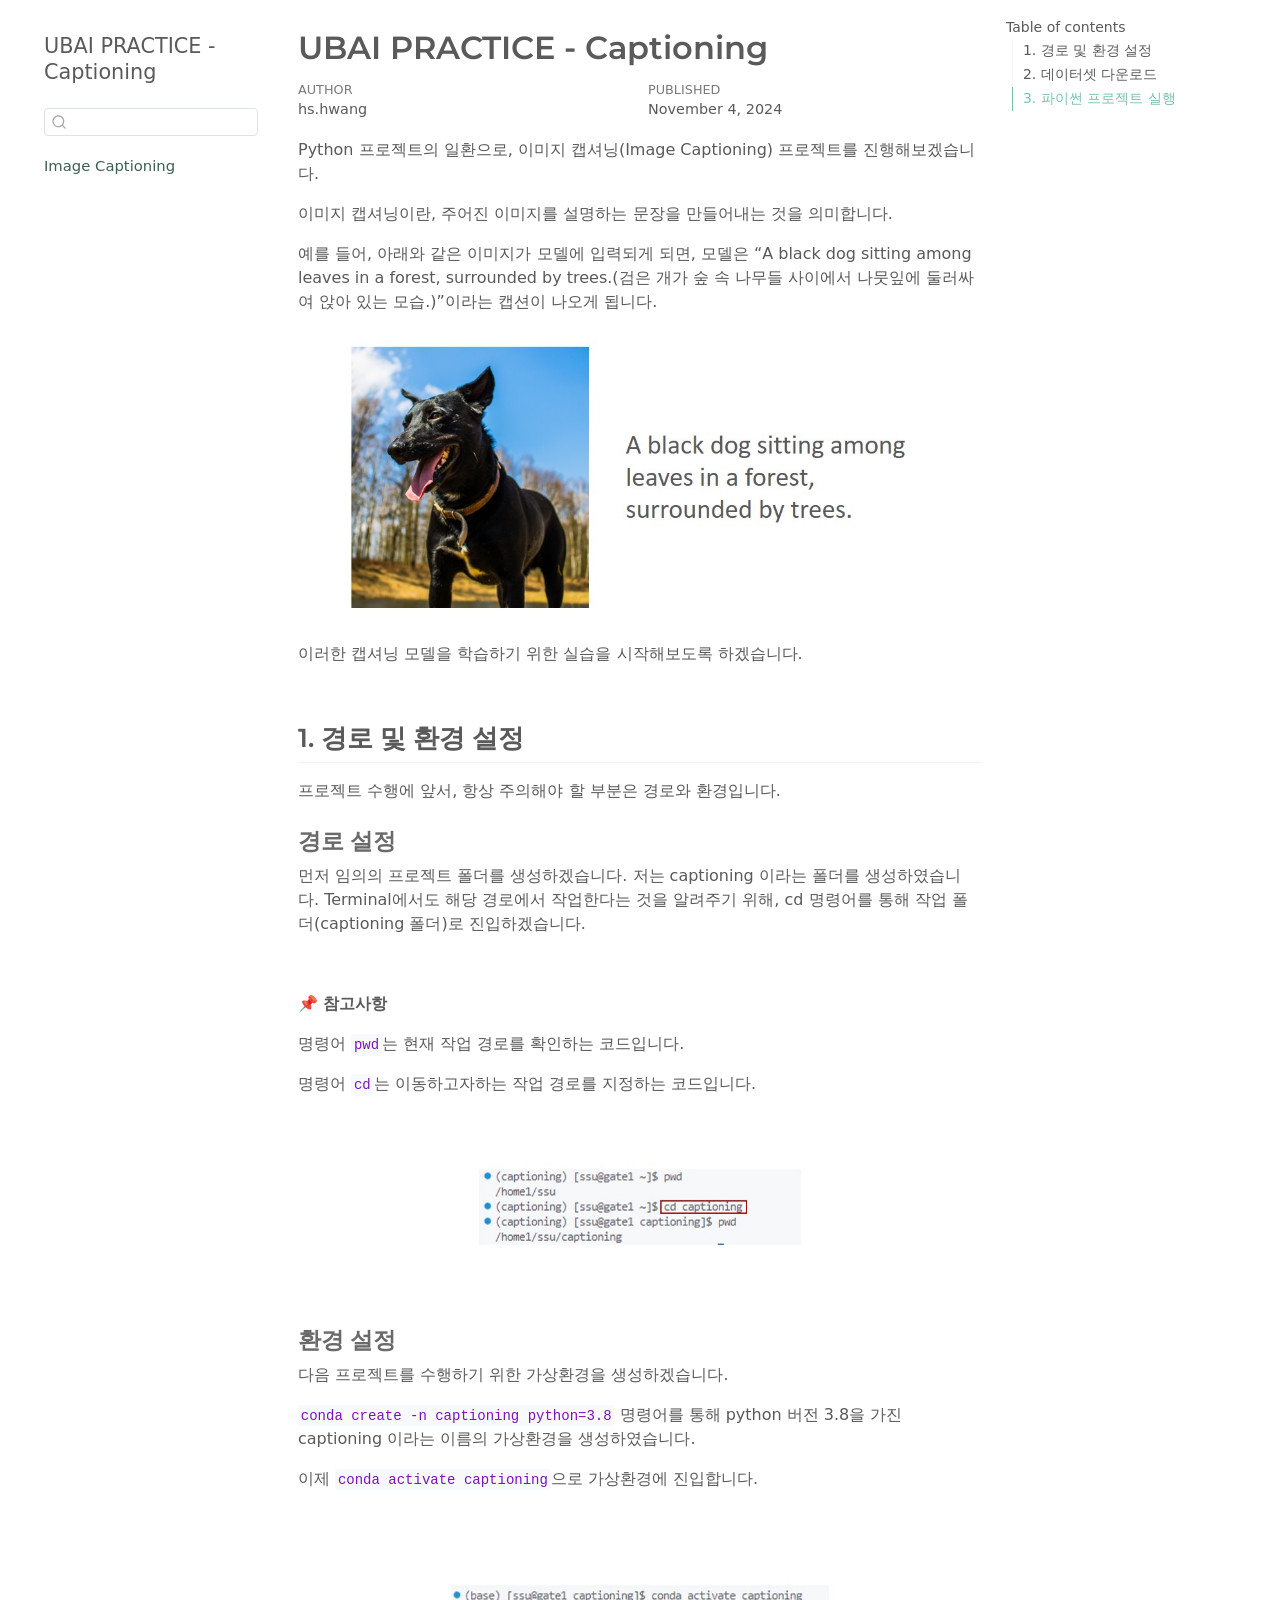
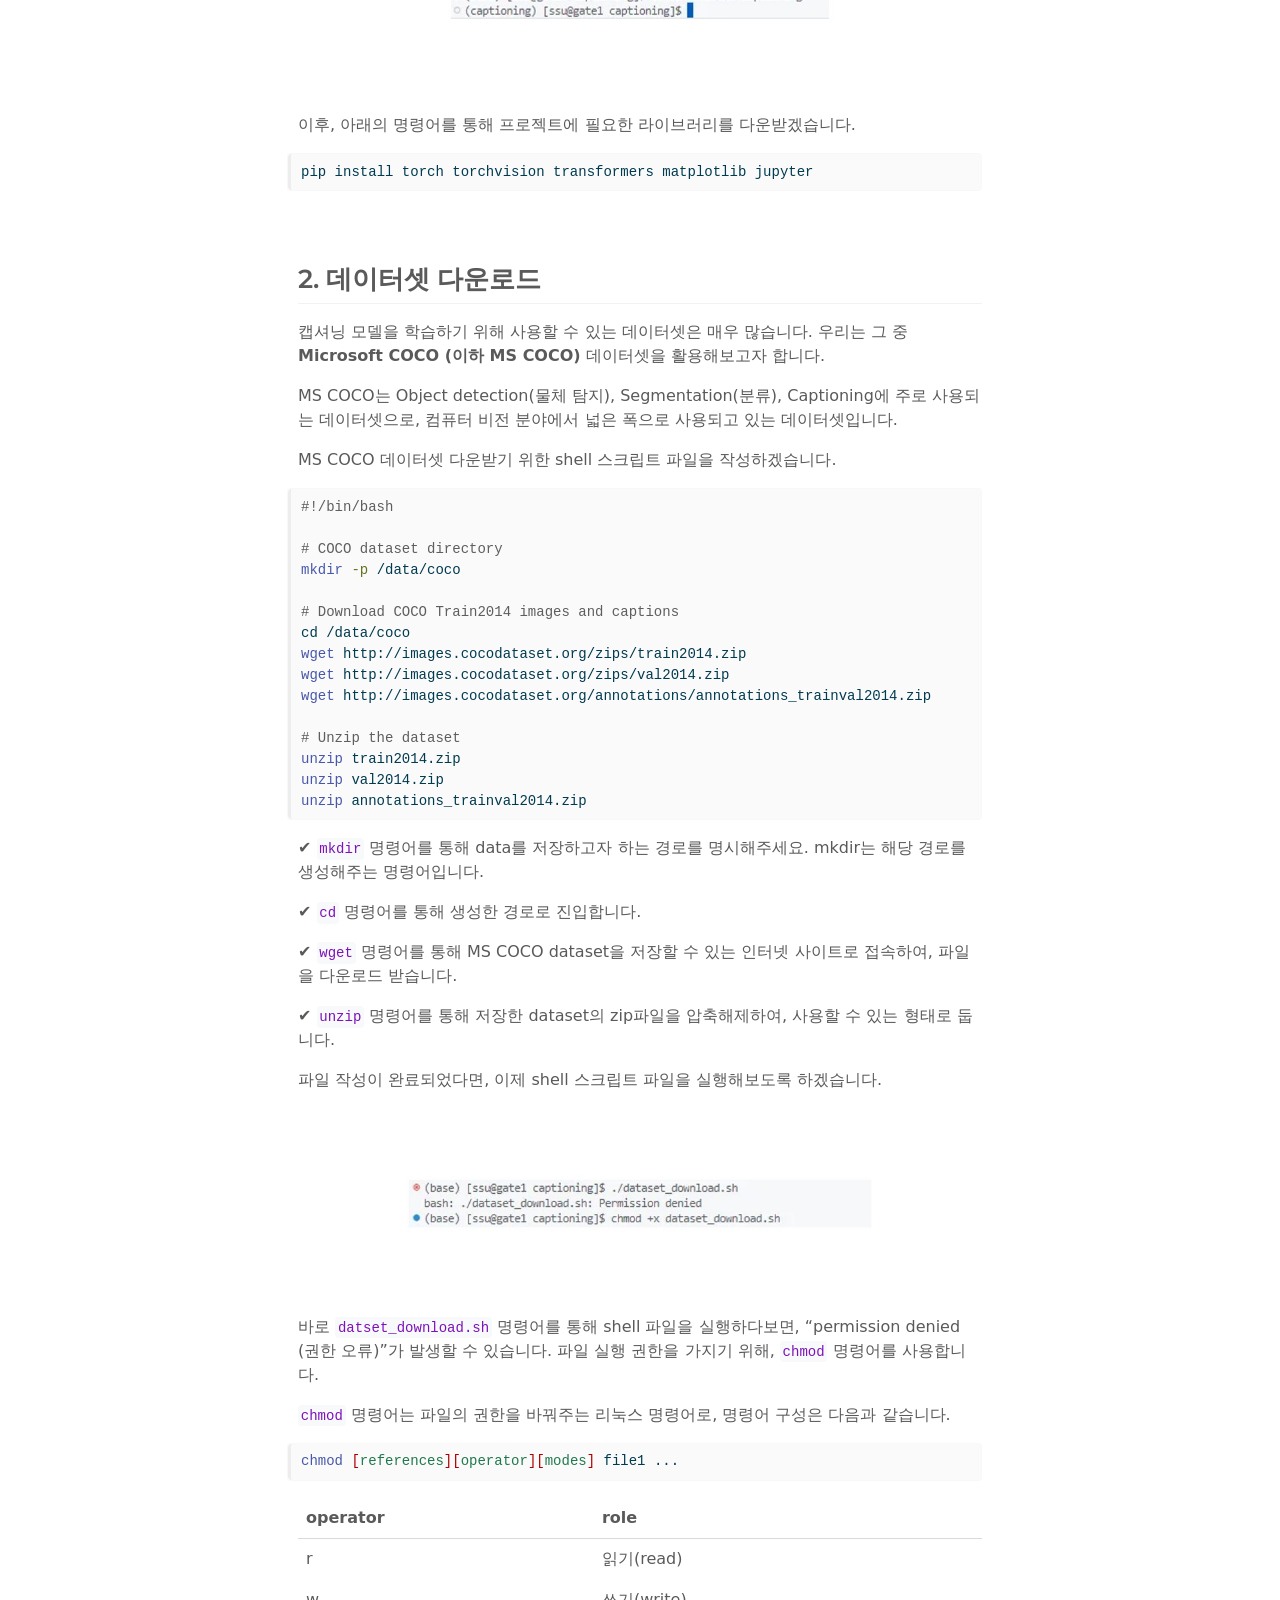
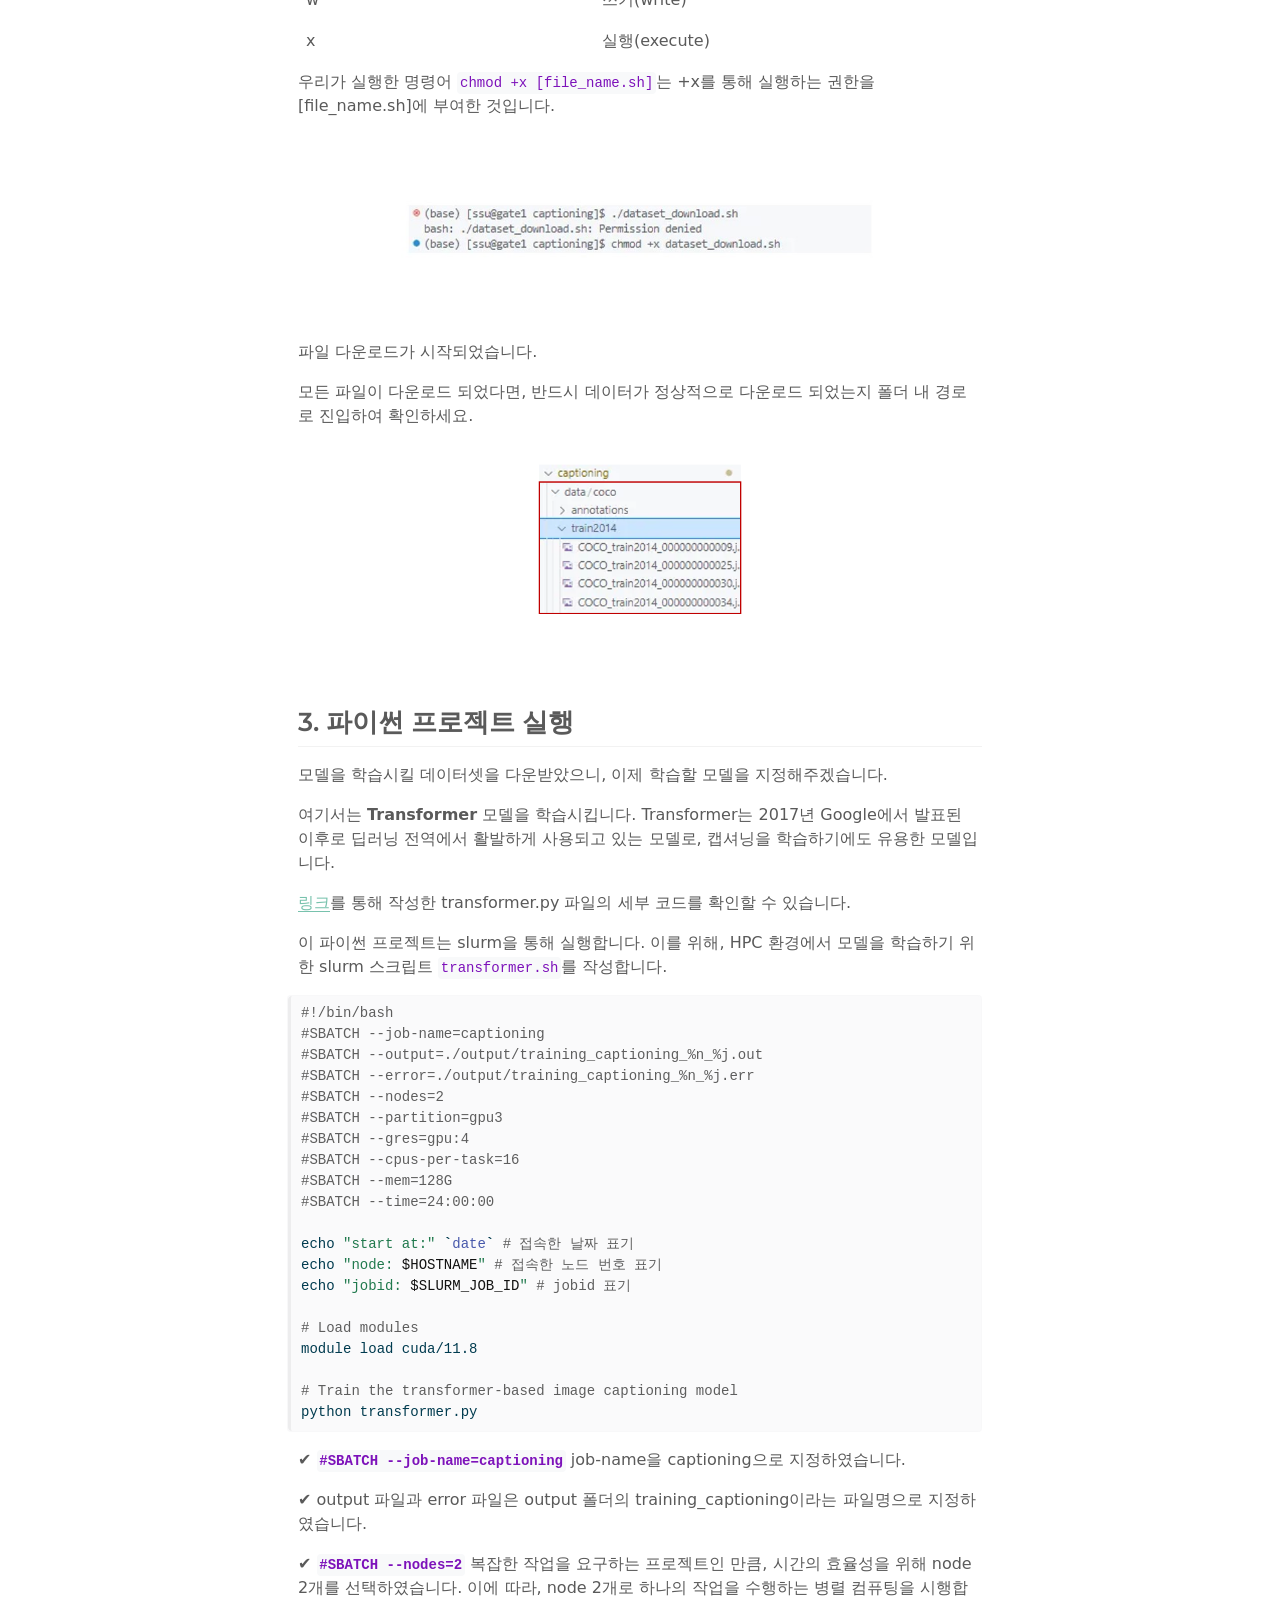
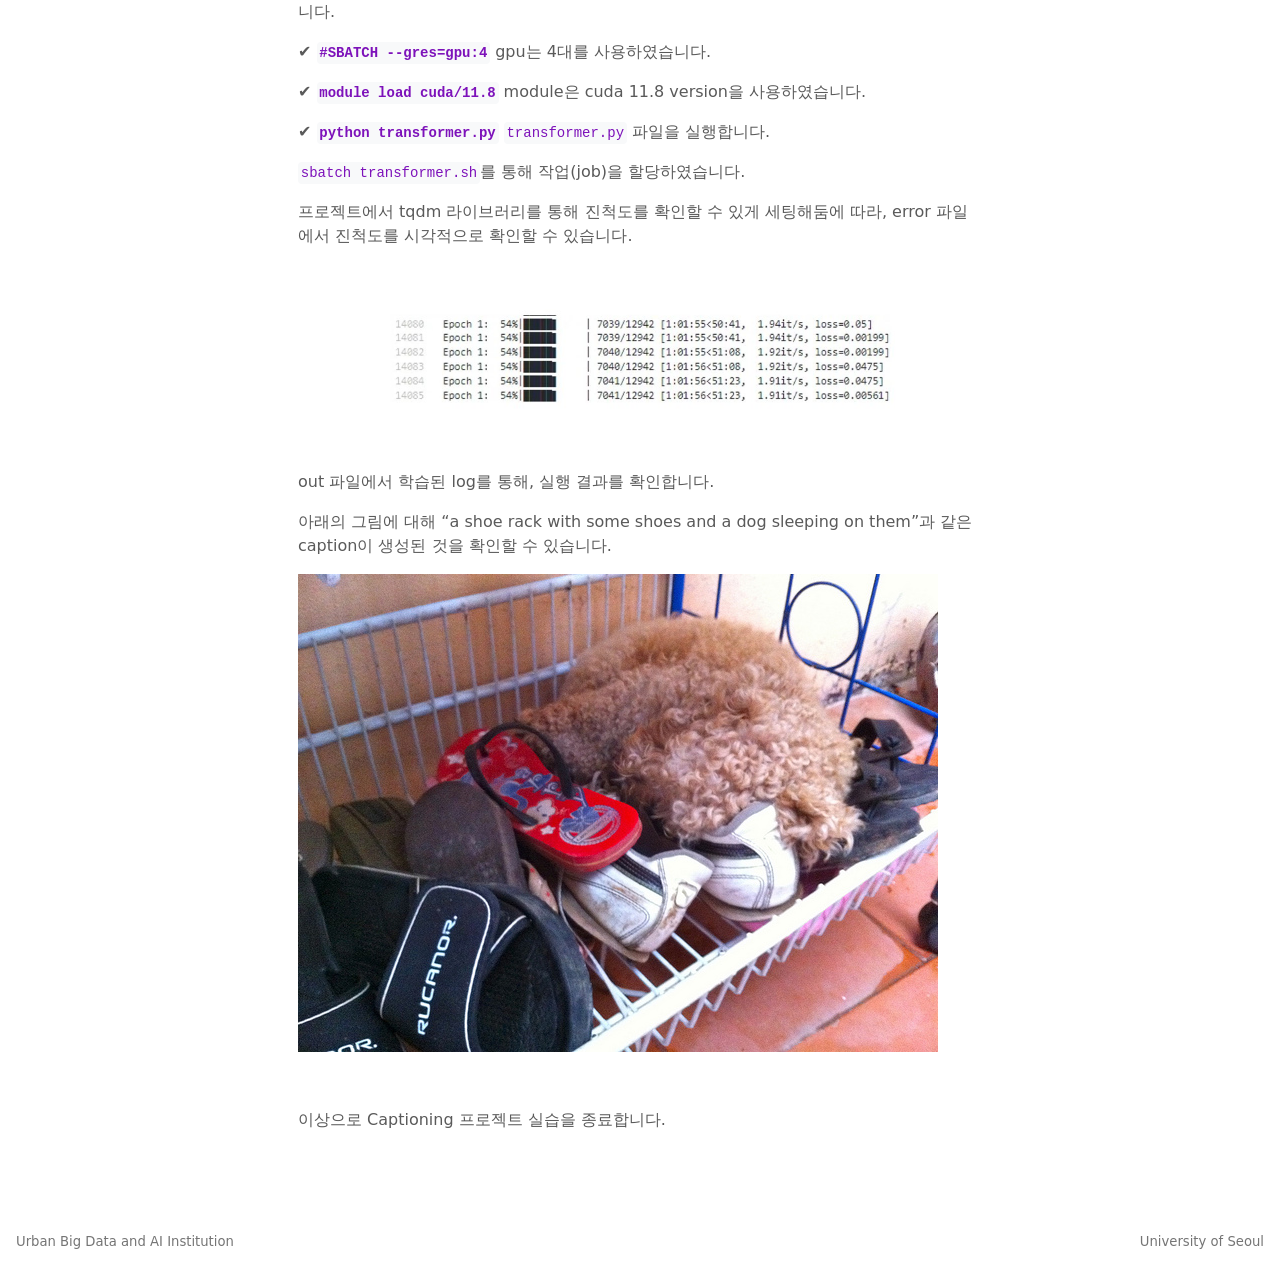
==== index.html @ 67e6d8ed "quarto" ====
<!DOCTYPE html>
<html xmlns="http://www.w3.org/1999/xhtml" lang="en" xml:lang="en"><head>

<meta charset="utf-8">
<meta name="generator" content="quarto-1.5.57">

<meta name="viewport" content="width=device-width, initial-scale=1.0, user-scalable=yes">

<meta name="author" content="hs.hwang">
<meta name="dcterms.date" content="2024-11-04">

<title>UBAI PRACTICE - Captioning</title>
<style>
code{white-space: pre-wrap;}
span.smallcaps{font-variant: small-caps;}
div.columns{display: flex; gap: min(4vw, 1.5em);}
div.column{flex: auto; overflow-x: auto;}
div.hanging-indent{margin-left: 1.5em; text-indent: -1.5em;}
ul.task-list{list-style: none;}
ul.task-list li input[type="checkbox"] {
  width: 0.8em;
  margin: 0 0.8em 0.2em -1em; /* quarto-specific, see https://github.com/quarto-dev/quarto-cli/issues/4556 */ 
  vertical-align: middle;
}
/* CSS for syntax highlighting */
pre > code.sourceCode { white-space: pre; position: relative; }
pre > code.sourceCode > span { line-height: 1.25; }
pre > code.sourceCode > span:empty { height: 1.2em; }
.sourceCode { overflow: visible; }
code.sourceCode > span { color: inherit; text-decoration: inherit; }
div.sourceCode { margin: 1em 0; }
pre.sourceCode { margin: 0; }
@media screen {
div.sourceCode { overflow: auto; }
}
@media print {
pre > code.sourceCode { white-space: pre-wrap; }
pre > code.sourceCode > span { display: inline-block; text-indent: -5em; padding-left: 5em; }
}
pre.numberSource code
  { counter-reset: source-line 0; }
pre.numberSource code > span
  { position: relative; left: -4em; counter-increment: source-line; }
pre.numberSource code > span > a:first-child::before
  { content: counter(source-line);
    position: relative; left: -1em; text-align: right; vertical-align: baseline;
    border: none; display: inline-block;
    -webkit-touch-callout: none; -webkit-user-select: none;
    -khtml-user-select: none; -moz-user-select: none;
    -ms-user-select: none; user-select: none;
    padding: 0 4px; width: 4em;
  }
pre.numberSource { margin-left: 3em;  padding-left: 4px; }
div.sourceCode
  {   }
@media screen {
pre > code.sourceCode > span > a:first-child::before { text-decoration: underline; }
}
</style>


<script src="site_libs/quarto-nav/quarto-nav.js"></script>
<script src="site_libs/quarto-nav/headroom.min.js"></script>
<script src="site_libs/clipboard/clipboard.min.js"></script>
<script src="site_libs/quarto-search/autocomplete.umd.js"></script>
<script src="site_libs/quarto-search/fuse.min.js"></script>
<script src="site_libs/quarto-search/quarto-search.js"></script>
<meta name="quarto:offset" content="./">
<script src="site_libs/quarto-html/quarto.js"></script>
<script src="site_libs/quarto-html/popper.min.js"></script>
<script src="site_libs/quarto-html/tippy.umd.min.js"></script>
<script src="site_libs/quarto-html/anchor.min.js"></script>
<link href="site_libs/quarto-html/tippy.css" rel="stylesheet">
<link href="site_libs/quarto-html/quarto-syntax-highlighting.css" rel="stylesheet" id="quarto-text-highlighting-styles">
<script src="site_libs/bootstrap/bootstrap.min.js"></script>
<link href="site_libs/bootstrap/bootstrap-icons.css" rel="stylesheet">
<link href="site_libs/bootstrap/bootstrap.min.css" rel="stylesheet" id="quarto-bootstrap" data-mode="light">
<script id="quarto-search-options" type="application/json">{
  "location": "sidebar",
  "copy-button": false,
  "collapse-after": 3,
  "panel-placement": "start",
  "type": "textbox",
  "limit": 50,
  "keyboard-shortcut": [
    "f",
    "/",
    "s"
  ],
  "show-item-context": false,
  "language": {
    "search-no-results-text": "No results",
    "search-matching-documents-text": "matching documents",
    "search-copy-link-title": "Copy link to search",
    "search-hide-matches-text": "Hide additional matches",
    "search-more-match-text": "more match in this document",
    "search-more-matches-text": "more matches in this document",
    "search-clear-button-title": "Clear",
    "search-text-placeholder": "",
    "search-detached-cancel-button-title": "Cancel",
    "search-submit-button-title": "Submit",
    "search-label": "Search"
  }
}</script>


</head>

<body class="nav-sidebar floating">

<div id="quarto-search-results"></div>
  <header id="quarto-header" class="headroom fixed-top">
  <nav class="quarto-secondary-nav">
    <div class="container-fluid d-flex">
      <button type="button" class="quarto-btn-toggle btn" data-bs-toggle="collapse" role="button" data-bs-target=".quarto-sidebar-collapse-item" aria-controls="quarto-sidebar" aria-expanded="false" aria-label="Toggle sidebar navigation" onclick="if (window.quartoToggleHeadroom) { window.quartoToggleHeadroom(); }">
        <i class="bi bi-layout-text-sidebar-reverse"></i>
      </button>
        <nav class="quarto-page-breadcrumbs" aria-label="breadcrumb"><ol class="breadcrumb"><li class="breadcrumb-item"><a href="./index.html"><span class="chapter-title">Image Captioning</span></a></li></ol></nav>
        <a class="flex-grow-1" role="navigation" data-bs-toggle="collapse" data-bs-target=".quarto-sidebar-collapse-item" aria-controls="quarto-sidebar" aria-expanded="false" aria-label="Toggle sidebar navigation" onclick="if (window.quartoToggleHeadroom) { window.quartoToggleHeadroom(); }">      
        </a>
      <button type="button" class="btn quarto-search-button" aria-label="Search" onclick="window.quartoOpenSearch();">
        <i class="bi bi-search"></i>
      </button>
    </div>
  </nav>
</header>
<!-- content -->
<div id="quarto-content" class="quarto-container page-columns page-rows-contents page-layout-article">
<!-- sidebar -->
  <nav id="quarto-sidebar" class="sidebar collapse collapse-horizontal quarto-sidebar-collapse-item sidebar-navigation floating overflow-auto">
    <div class="pt-lg-2 mt-2 text-left sidebar-header">
    <div class="sidebar-title mb-0 py-0">
      <a href="./">UBAI PRACTICE - Captioning</a> 
    </div>
      </div>
        <div class="mt-2 flex-shrink-0 align-items-center">
        <div class="sidebar-search">
        <div id="quarto-search" class="" title="Search"></div>
        </div>
        </div>
    <div class="sidebar-menu-container"> 
    <ul class="list-unstyled mt-1">
        <li class="sidebar-item">
  <div class="sidebar-item-container"> 
  <a href="./index.html" class="sidebar-item-text sidebar-link active"><span class="chapter-title">Image Captioning</span></a>
  </div>
</li>
    </ul>
    </div>
</nav>
<div id="quarto-sidebar-glass" class="quarto-sidebar-collapse-item" data-bs-toggle="collapse" data-bs-target=".quarto-sidebar-collapse-item"></div>
<!-- margin-sidebar -->
    <div id="quarto-margin-sidebar" class="sidebar margin-sidebar">
        <nav id="TOC" role="doc-toc" class="toc-active">
    <h2 id="toc-title">Table of contents</h2>
   
  <ul>
  <li><a href="#경로-및-환경-설정" id="toc-경로-및-환경-설정" class="nav-link active" data-scroll-target="#경로-및-환경-설정">1. 경로 및 환경 설정</a>
  <ul class="collapse">
  <li><a href="#경로-설정" id="toc-경로-설정" class="nav-link" data-scroll-target="#경로-설정">경로 설정</a></li>
  <li><a href="#환경-설정" id="toc-환경-설정" class="nav-link" data-scroll-target="#환경-설정">환경 설정</a></li>
  </ul></li>
  <li><a href="#데이터셋-다운로드" id="toc-데이터셋-다운로드" class="nav-link" data-scroll-target="#데이터셋-다운로드">2. 데이터셋 다운로드</a></li>
  <li><a href="#파이썬-프로젝트-실행" id="toc-파이썬-프로젝트-실행" class="nav-link" data-scroll-target="#파이썬-프로젝트-실행">3. 파이썬 프로젝트 실행</a></li>
  </ul>
</nav>
    </div>
<!-- main -->
<main class="content" id="quarto-document-content">

<header id="title-block-header" class="quarto-title-block default">
<div class="quarto-title">
<h1 class="title">UBAI PRACTICE - Captioning</h1>
</div>



<div class="quarto-title-meta">

    <div>
    <div class="quarto-title-meta-heading">Author</div>
    <div class="quarto-title-meta-contents">
             <p>hs.hwang </p>
          </div>
  </div>
    
    <div>
    <div class="quarto-title-meta-heading">Published</div>
    <div class="quarto-title-meta-contents">
      <p class="date">November 4, 2024</p>
    </div>
  </div>
  
    
  </div>
  


</header>


<p>Python 프로젝트의 일환으로, 이미지 캡셔닝(Image Captioning) 프로젝트를 진행해보겠습니다.</p>
<p>이미지 캡셔닝이란, 주어진 이미지를 설명하는 문장을 만들어내는 것을 의미합니다.</p>
<p>예를 들어, 아래와 같은 이미지가 모델에 입력되게 되면, 모델은 “A black dog sitting among leaves in a forest, surrounded by trees.(검은 개가 숲 속 나무들 사이에서 나뭇잎에 둘러싸여 앉아 있는 모습.)”이라는 캡션이 나오게 됩니다.</p>
<p><img src="./jpg/dog.jpg" class="img-fluid"></p>
<p>이러한 캡셔닝 모델을 학습하기 위한 실습을 시작해보도록 하겠습니다.</p>
<p><br></p>
<section id="경로-및-환경-설정" class="level2 unnumbered">
<h2 class="unnumbered anchored" data-anchor-id="경로-및-환경-설정">1. 경로 및 환경 설정</h2>
<p>프로젝트 수행에 앞서, 항상 주의해야 할 부분은 경로와 환경입니다.</p>
<section id="경로-설정" class="level3 unnumbered">
<h3 class="unnumbered anchored" data-anchor-id="경로-설정">경로 설정</h3>
<p>먼저 임의의 프로젝트 폴더를 생성하겠습니다. 저는 captioning 이라는 폴더를 생성하였습니다. Terminal에서도 해당 경로에서 작업한다는 것을 알려주기 위해, cd 명령어를 통해 작업 폴더(captioning 폴더)로 진입하겠습니다.</p>
<p><br></p>
<p>📌 <strong>참고사항</strong></p>
<p>명령어 <code>pwd</code>는 현재 작업 경로를 확인하는 코드입니다.</p>
<p>명령어 <code>cd</code>는 이동하고자하는 작업 경로를 지정하는 코드입니다.</p>
<p><img src="./jpg/cd.jpg" class="img-fluid"></p>
</section>
<section id="환경-설정" class="level3 unnumbered">
<h3 class="unnumbered anchored" data-anchor-id="환경-설정">환경 설정</h3>
<p>다음 프로젝트를 수행하기 위한 가상환경을 생성하겠습니다.</p>
<p><code>conda create -n captioning python=3.8</code> 명령어를 통해 python 버전 3.8을 가진 captioning 이라는 이름의 가상환경을 생성하였습니다.</p>
<p>이제 <code>conda activate captioning</code>으로 가상환경에 진입합니다.</p>
<p><img src="./jpg/env.jpg" class="img-fluid"></p>
<p>이후, 아래의 명령어를 통해 프로젝트에 필요한 라이브러리를 다운받겠습니다.</p>
<div class="cell">
<div class="sourceCode cell-code" id="cb1"><pre class="sourceCode bash code-with-copy"><code class="sourceCode bash"><span id="cb1-1"><a href="#cb1-1" aria-hidden="true" tabindex="-1"></a><span class="ex">pip</span> install torch torchvision transformers matplotlib jupyter</span></code><button title="Copy to Clipboard" class="code-copy-button"><i class="bi"></i></button></pre></div>
</div>
<p><br></p>
</section>
</section>
<section id="데이터셋-다운로드" class="level2 unnumbered">
<h2 class="unnumbered anchored" data-anchor-id="데이터셋-다운로드">2. 데이터셋 다운로드</h2>
<p>캡셔닝 모델을 학습하기 위해 사용할 수 있는 데이터셋은 매우 많습니다. 우리는 그 중 <strong>Microsoft COCO (이하 MS COCO)</strong> 데이터셋을 활용해보고자 합니다.</p>
<p>MS COCO는 Object detection(물체 탐지), Segmentation(분류), Captioning에 주로 사용되는 데이터셋으로, 컴퓨터 비전 분야에서 넓은 폭으로 사용되고 있는 데이터셋입니다.</p>
<p>MS COCO 데이터셋 다운받기 위한 shell 스크립트 파일을 작성하겠습니다.</p>
<div class="cell">
<div class="sourceCode cell-code" id="cb2"><pre class="sourceCode bash code-with-copy"><code class="sourceCode bash"><span id="cb2-1"><a href="#cb2-1" aria-hidden="true" tabindex="-1"></a><span class="co">#!/bin/bash</span></span>
<span id="cb2-2"><a href="#cb2-2" aria-hidden="true" tabindex="-1"></a></span>
<span id="cb2-3"><a href="#cb2-3" aria-hidden="true" tabindex="-1"></a><span class="co"># COCO dataset directory</span></span>
<span id="cb2-4"><a href="#cb2-4" aria-hidden="true" tabindex="-1"></a><span class="fu">mkdir</span> <span class="at">-p</span> /data/coco</span>
<span id="cb2-5"><a href="#cb2-5" aria-hidden="true" tabindex="-1"></a></span>
<span id="cb2-6"><a href="#cb2-6" aria-hidden="true" tabindex="-1"></a><span class="co"># Download COCO Train2014 images and captions</span></span>
<span id="cb2-7"><a href="#cb2-7" aria-hidden="true" tabindex="-1"></a><span class="bu">cd</span> /data/coco</span>
<span id="cb2-8"><a href="#cb2-8" aria-hidden="true" tabindex="-1"></a><span class="fu">wget</span> http://images.cocodataset.org/zips/train2014.zip</span>
<span id="cb2-9"><a href="#cb2-9" aria-hidden="true" tabindex="-1"></a><span class="fu">wget</span> http://images.cocodataset.org/zips/val2014.zip</span>
<span id="cb2-10"><a href="#cb2-10" aria-hidden="true" tabindex="-1"></a><span class="fu">wget</span> http://images.cocodataset.org/annotations/annotations_trainval2014.zip</span>
<span id="cb2-11"><a href="#cb2-11" aria-hidden="true" tabindex="-1"></a></span>
<span id="cb2-12"><a href="#cb2-12" aria-hidden="true" tabindex="-1"></a><span class="co"># Unzip the dataset</span></span>
<span id="cb2-13"><a href="#cb2-13" aria-hidden="true" tabindex="-1"></a><span class="fu">unzip</span> train2014.zip</span>
<span id="cb2-14"><a href="#cb2-14" aria-hidden="true" tabindex="-1"></a><span class="fu">unzip</span> val2014.zip</span>
<span id="cb2-15"><a href="#cb2-15" aria-hidden="true" tabindex="-1"></a><span class="fu">unzip</span> annotations_trainval2014.zip</span></code><button title="Copy to Clipboard" class="code-copy-button"><i class="bi"></i></button></pre></div>
</div>
<p>✔ <code>mkdir</code> 명령어를 통해 data를 저장하고자 하는 경로를 명시해주세요. mkdir는 해당 경로를 생성해주는 명령어입니다.</p>
<p>✔ <code>cd</code> 명령어를 통해 생성한 경로로 진입합니다.</p>
<p>✔ <code>wget</code> 명령어를 통해 MS COCO dataset을 저장할 수 있는 인터넷 사이트로 접속하여, 파일을 다운로드 받습니다.</p>
<p>✔ <code>unzip</code> 명령어를 통해 저장한 dataset의 zip파일을 압축해제하여, 사용할 수 있는 형태로 둡니다.</p>
<p>파일 작성이 완료되었다면, 이제 shell 스크립트 파일을 실행해보도록 하겠습니다.</p>
<p><img src="./jpg/shell_error.jpg" class="img-fluid"></p>
<p>바로 <code>datset_download.sh</code> 명령어를 통해 shell 파일을 실행하다보면, “permission denied (권한 오류)”가 발생할 수 있습니다. 파일 실행 권한을 가지기 위해, <code>chmod</code> 명령어를 사용합니다.</p>
<p><code>chmod</code> 명령어는 파일의 권한을 바꿔주는 리눅스 명령어로, 명령어 구성은 다음과 같습니다.</p>
<div class="cell">
<div class="sourceCode cell-code" id="cb3"><pre class="sourceCode bash code-with-copy"><code class="sourceCode bash"><span id="cb3-1"><a href="#cb3-1" aria-hidden="true" tabindex="-1"></a><span class="fu">chmod</span> <span class="pp">[</span><span class="ss">references</span><span class="pp">][</span><span class="ss">operator</span><span class="pp">][</span><span class="ss">modes</span><span class="pp">]</span> file1 ...</span></code><button title="Copy to Clipboard" class="code-copy-button"><i class="bi"></i></button></pre></div>
</div>
<table class="caption-top table">
<thead>
<tr class="header">
<th>operator</th>
<th>role</th>
</tr>
</thead>
<tbody>
<tr class="odd">
<td>r</td>
<td>읽기(read)</td>
</tr>
<tr class="even">
<td>w</td>
<td>쓰기(write)</td>
</tr>
<tr class="odd">
<td>x</td>
<td>실행(execute)</td>
</tr>
</tbody>
</table>
<p>우리가 실행한 명령어 <code>chmod +x [file_name.sh]</code>는 +x를 통해 실행하는 권한을 [file_name.sh]에 부여한 것입니다.</p>
<p><img src="./jpg/shell_error.jpg" class="img-fluid"></p>
<p>파일 다운로드가 시작되었습니다.</p>
<p>모든 파일이 다운로드 되었다면, 반드시 데이터가 정상적으로 다운로드 되었는지 폴더 내 경로로 진입하여 확인하세요.</p>
<p><img src="./jpg/coco_download.jpg" class="img-fluid"></p>
<p><br></p>
</section>
<section id="파이썬-프로젝트-실행" class="level2 unnumbered">
<h2 class="unnumbered anchored" data-anchor-id="파이썬-프로젝트-실행">3. 파이썬 프로젝트 실행</h2>
<p>모델을 학습시킬 데이터셋을 다운받았으니, 이제 학습할 모델을 지정해주겠습니다.</p>
<p>여기서는 <strong>Transformer</strong> 모델을 학습시킵니다. Transformer는 2017년 Google에서 발표된 이후로 딥러닝 전역에서 활발하게 사용되고 있는 모델로, 캡셔닝을 학습하기에도 유용한 모델입니다.</p>
<p><a href="https://github.com/uos-ubai/practice02_captioning/blob/main/image_captioning.ipynb">링크</a>를 통해 작성한 transformer.py 파일의 세부 코드를 확인할 수 있습니다.</p>
<p>이 파이썬 프로젝트는 slurm을 통해 실행합니다. 이를 위해, HPC 환경에서 모델을 학습하기 위한 slurm 스크립트 <code>transformer.sh</code>를 작성합니다.</p>
<div class="cell">
<div class="sourceCode cell-code" id="cb4"><pre class="sourceCode bash code-with-copy"><code class="sourceCode bash"><span id="cb4-1"><a href="#cb4-1" aria-hidden="true" tabindex="-1"></a><span class="co">#!/bin/bash</span></span>
<span id="cb4-2"><a href="#cb4-2" aria-hidden="true" tabindex="-1"></a><span class="co">#SBATCH --job-name=captioning</span></span>
<span id="cb4-3"><a href="#cb4-3" aria-hidden="true" tabindex="-1"></a><span class="co">#SBATCH --output=./output/training_captioning_%n_%j.out</span></span>
<span id="cb4-4"><a href="#cb4-4" aria-hidden="true" tabindex="-1"></a><span class="co">#SBATCH --error=./output/training_captioning_%n_%j.err</span></span>
<span id="cb4-5"><a href="#cb4-5" aria-hidden="true" tabindex="-1"></a><span class="co">#SBATCH --nodes=2</span></span>
<span id="cb4-6"><a href="#cb4-6" aria-hidden="true" tabindex="-1"></a><span class="co">#SBATCH --partition=gpu3</span></span>
<span id="cb4-7"><a href="#cb4-7" aria-hidden="true" tabindex="-1"></a><span class="co">#SBATCH --gres=gpu:4</span></span>
<span id="cb4-8"><a href="#cb4-8" aria-hidden="true" tabindex="-1"></a><span class="co">#SBATCH --cpus-per-task=16</span></span>
<span id="cb4-9"><a href="#cb4-9" aria-hidden="true" tabindex="-1"></a><span class="co">#SBATCH --mem=128G</span></span>
<span id="cb4-10"><a href="#cb4-10" aria-hidden="true" tabindex="-1"></a><span class="co">#SBATCH --time=24:00:00</span></span>
<span id="cb4-11"><a href="#cb4-11" aria-hidden="true" tabindex="-1"></a></span>
<span id="cb4-12"><a href="#cb4-12" aria-hidden="true" tabindex="-1"></a><span class="bu">echo</span> <span class="st">"start at:"</span> <span class="kw">`</span><span class="fu">date</span><span class="kw">`</span> <span class="co"># 접속한 날짜 표기</span></span>
<span id="cb4-13"><a href="#cb4-13" aria-hidden="true" tabindex="-1"></a><span class="bu">echo</span> <span class="st">"node: </span><span class="va">$HOSTNAME</span><span class="st">"</span> <span class="co"># 접속한 노드 번호 표기</span></span>
<span id="cb4-14"><a href="#cb4-14" aria-hidden="true" tabindex="-1"></a><span class="bu">echo</span> <span class="st">"jobid: </span><span class="va">$SLURM_JOB_ID</span><span class="st">"</span> <span class="co"># jobid 표기</span></span>
<span id="cb4-15"><a href="#cb4-15" aria-hidden="true" tabindex="-1"></a></span>
<span id="cb4-16"><a href="#cb4-16" aria-hidden="true" tabindex="-1"></a><span class="co"># Load modules</span></span>
<span id="cb4-17"><a href="#cb4-17" aria-hidden="true" tabindex="-1"></a><span class="ex">module</span> load cuda/11.8</span>
<span id="cb4-18"><a href="#cb4-18" aria-hidden="true" tabindex="-1"></a></span>
<span id="cb4-19"><a href="#cb4-19" aria-hidden="true" tabindex="-1"></a><span class="co"># Train the transformer-based image captioning model</span></span>
<span id="cb4-20"><a href="#cb4-20" aria-hidden="true" tabindex="-1"></a><span class="ex">python</span> transformer.py</span></code><button title="Copy to Clipboard" class="code-copy-button"><i class="bi"></i></button></pre></div>
</div>
<p>✔ <strong><code>#SBATCH --job-name=captioning</code></strong> job-name을 captioning으로 지정하였습니다.</p>
<p>✔ output 파일과 error 파일은 output 폴더의 training_captioning이라는 파일명으로 지정하였습니다.</p>
<p>✔ <strong><code>#SBATCH --nodes=2</code></strong> 복잡한 작업을 요구하는 프로젝트인 만큼, 시간의 효율성을 위해 node 2개를 선택하였습니다. 이에 따라, node 2개로 하나의 작업을 수행하는 병렬 컴퓨팅을 시행합니다.</p>
<p>✔ <strong><code>#SBATCH --gres=gpu:4</code></strong> gpu는 4대를 사용하였습니다.</p>
<p>✔ <strong><code>module load cuda/11.8</code></strong> module은 cuda 11.8 version을 사용하였습니다.</p>
<p>✔ <strong><code>python transformer.py</code></strong> <code>transformer.py</code> 파일을 실행합니다.</p>
<p><code>sbatch transformer.sh</code>를 통해 작업(job)을 할당하였습니다.</p>
<p>프로젝트에서 tqdm 라이브러리를 통해 진척도를 확인할 수 있게 세팅해둠에 따라, error 파일에서 진척도를 시각적으로 확인할 수 있습니다.</p>
<p><img src="./jpg/epoch.jpg" class="img-fluid"></p>
<p>out 파일에서 학습된 log를 통해, 실행 결과를 확인합니다.</p>
<p>아래의 그림에 대해 “a shoe rack with some shoes and a dog sleeping on them”과 같은 caption이 생성된 것을 확인할 수 있습니다.</p>
<p><img src="./jpg/COCO_val2014_000000000042.jpg" class="img-fluid"></p>
<p><br></p>
<p>이상으로 Captioning 프로젝트 실습을 종료합니다.</p>


</section>

</main> <!-- /main -->
<script id="quarto-html-after-body" type="application/javascript">
window.document.addEventListener("DOMContentLoaded", function (event) {
  const toggleBodyColorMode = (bsSheetEl) => {
    const mode = bsSheetEl.getAttribute("data-mode");
    const bodyEl = window.document.querySelector("body");
    if (mode === "dark") {
      bodyEl.classList.add("quarto-dark");
      bodyEl.classList.remove("quarto-light");
    } else {
      bodyEl.classList.add("quarto-light");
      bodyEl.classList.remove("quarto-dark");
    }
  }
  const toggleBodyColorPrimary = () => {
    const bsSheetEl = window.document.querySelector("link#quarto-bootstrap");
    if (bsSheetEl) {
      toggleBodyColorMode(bsSheetEl);
    }
  }
  toggleBodyColorPrimary();  
  const icon = "";
  const anchorJS = new window.AnchorJS();
  anchorJS.options = {
    placement: 'right',
    icon: icon
  };
  anchorJS.add('.anchored');
  const isCodeAnnotation = (el) => {
    for (const clz of el.classList) {
      if (clz.startsWith('code-annotation-')) {                     
        return true;
      }
    }
    return false;
  }
  const onCopySuccess = function(e) {
    // button target
    const button = e.trigger;
    // don't keep focus
    button.blur();
    // flash "checked"
    button.classList.add('code-copy-button-checked');
    var currentTitle = button.getAttribute("title");
    button.setAttribute("title", "Copied!");
    let tooltip;
    if (window.bootstrap) {
      button.setAttribute("data-bs-toggle", "tooltip");
      button.setAttribute("data-bs-placement", "left");
      button.setAttribute("data-bs-title", "Copied!");
      tooltip = new bootstrap.Tooltip(button, 
        { trigger: "manual", 
          customClass: "code-copy-button-tooltip",
          offset: [0, -8]});
      tooltip.show();    
    }
    setTimeout(function() {
      if (tooltip) {
        tooltip.hide();
        button.removeAttribute("data-bs-title");
        button.removeAttribute("data-bs-toggle");
        button.removeAttribute("data-bs-placement");
      }
      button.setAttribute("title", currentTitle);
      button.classList.remove('code-copy-button-checked');
    }, 1000);
    // clear code selection
    e.clearSelection();
  }
  const getTextToCopy = function(trigger) {
      const codeEl = trigger.previousElementSibling.cloneNode(true);
      for (const childEl of codeEl.children) {
        if (isCodeAnnotation(childEl)) {
          childEl.remove();
        }
      }
      return codeEl.innerText;
  }
  const clipboard = new window.ClipboardJS('.code-copy-button:not([data-in-quarto-modal])', {
    text: getTextToCopy
  });
  clipboard.on('success', onCopySuccess);
  if (window.document.getElementById('quarto-embedded-source-code-modal')) {
    // For code content inside modals, clipBoardJS needs to be initialized with a container option
    // TODO: Check when it could be a function (https://github.com/zenorocha/clipboard.js/issues/860)
    const clipboardModal = new window.ClipboardJS('.code-copy-button[data-in-quarto-modal]', {
      text: getTextToCopy,
      container: window.document.getElementById('quarto-embedded-source-code-modal')
    });
    clipboardModal.on('success', onCopySuccess);
  }
    var localhostRegex = new RegExp(/^(?:http|https):\/\/localhost\:?[0-9]*\//);
    var mailtoRegex = new RegExp(/^mailto:/);
      var filterRegex = new RegExp('/' + window.location.host + '/');
    var isInternal = (href) => {
        return filterRegex.test(href) || localhostRegex.test(href) || mailtoRegex.test(href);
    }
    // Inspect non-navigation links and adorn them if external
 	var links = window.document.querySelectorAll('a[href]:not(.nav-link):not(.navbar-brand):not(.toc-action):not(.sidebar-link):not(.sidebar-item-toggle):not(.pagination-link):not(.no-external):not([aria-hidden]):not(.dropdown-item):not(.quarto-navigation-tool):not(.about-link)');
    for (var i=0; i<links.length; i++) {
      const link = links[i];
      if (!isInternal(link.href)) {
        // undo the damage that might have been done by quarto-nav.js in the case of
        // links that we want to consider external
        if (link.dataset.originalHref !== undefined) {
          link.href = link.dataset.originalHref;
        }
      }
    }
  function tippyHover(el, contentFn, onTriggerFn, onUntriggerFn) {
    const config = {
      allowHTML: true,
      maxWidth: 500,
      delay: 100,
      arrow: false,
      appendTo: function(el) {
          return el.parentElement;
      },
      interactive: true,
      interactiveBorder: 10,
      theme: 'quarto',
      placement: 'bottom-start',
    };
    if (contentFn) {
      config.content = contentFn;
    }
    if (onTriggerFn) {
      config.onTrigger = onTriggerFn;
    }
    if (onUntriggerFn) {
      config.onUntrigger = onUntriggerFn;
    }
    window.tippy(el, config); 
  }
  const noterefs = window.document.querySelectorAll('a[role="doc-noteref"]');
  for (var i=0; i<noterefs.length; i++) {
    const ref = noterefs[i];
    tippyHover(ref, function() {
      // use id or data attribute instead here
      let href = ref.getAttribute('data-footnote-href') || ref.getAttribute('href');
      try { href = new URL(href).hash; } catch {}
      const id = href.replace(/^#\/?/, "");
      const note = window.document.getElementById(id);
      if (note) {
        return note.innerHTML;
      } else {
        return "";
      }
    });
  }
  const xrefs = window.document.querySelectorAll('a.quarto-xref');
  const processXRef = (id, note) => {
    // Strip column container classes
    const stripColumnClz = (el) => {
      el.classList.remove("page-full", "page-columns");
      if (el.children) {
        for (const child of el.children) {
          stripColumnClz(child);
        }
      }
    }
    stripColumnClz(note)
    if (id === null || id.startsWith('sec-')) {
      // Special case sections, only their first couple elements
      const container = document.createElement("div");
      if (note.children && note.children.length > 2) {
        container.appendChild(note.children[0].cloneNode(true));
        for (let i = 1; i < note.children.length; i++) {
          const child = note.children[i];
          if (child.tagName === "P" && child.innerText === "") {
            continue;
          } else {
            container.appendChild(child.cloneNode(true));
            break;
          }
        }
        if (window.Quarto?.typesetMath) {
          window.Quarto.typesetMath(container);
        }
        return container.innerHTML
      } else {
        if (window.Quarto?.typesetMath) {
          window.Quarto.typesetMath(note);
        }
        return note.innerHTML;
      }
    } else {
      // Remove any anchor links if they are present
      const anchorLink = note.querySelector('a.anchorjs-link');
      if (anchorLink) {
        anchorLink.remove();
      }
      if (window.Quarto?.typesetMath) {
        window.Quarto.typesetMath(note);
      }
      // TODO in 1.5, we should make sure this works without a callout special case
      if (note.classList.contains("callout")) {
        return note.outerHTML;
      } else {
        return note.innerHTML;
      }
    }
  }
  for (var i=0; i<xrefs.length; i++) {
    const xref = xrefs[i];
    tippyHover(xref, undefined, function(instance) {
      instance.disable();
      let url = xref.getAttribute('href');
      let hash = undefined; 
      if (url.startsWith('#')) {
        hash = url;
      } else {
        try { hash = new URL(url).hash; } catch {}
      }
      if (hash) {
        const id = hash.replace(/^#\/?/, "");
        const note = window.document.getElementById(id);
        if (note !== null) {
          try {
            const html = processXRef(id, note.cloneNode(true));
            instance.setContent(html);
          } finally {
            instance.enable();
            instance.show();
          }
        } else {
          // See if we can fetch this
          fetch(url.split('#')[0])
          .then(res => res.text())
          .then(html => {
            const parser = new DOMParser();
            const htmlDoc = parser.parseFromString(html, "text/html");
            const note = htmlDoc.getElementById(id);
            if (note !== null) {
              const html = processXRef(id, note);
              instance.setContent(html);
            } 
          }).finally(() => {
            instance.enable();
            instance.show();
          });
        }
      } else {
        // See if we can fetch a full url (with no hash to target)
        // This is a special case and we should probably do some content thinning / targeting
        fetch(url)
        .then(res => res.text())
        .then(html => {
          const parser = new DOMParser();
          const htmlDoc = parser.parseFromString(html, "text/html");
          const note = htmlDoc.querySelector('main.content');
          if (note !== null) {
            // This should only happen for chapter cross references
            // (since there is no id in the URL)
            // remove the first header
            if (note.children.length > 0 && note.children[0].tagName === "HEADER") {
              note.children[0].remove();
            }
            const html = processXRef(null, note);
            instance.setContent(html);
          } 
        }).finally(() => {
          instance.enable();
          instance.show();
        });
      }
    }, function(instance) {
    });
  }
      let selectedAnnoteEl;
      const selectorForAnnotation = ( cell, annotation) => {
        let cellAttr = 'data-code-cell="' + cell + '"';
        let lineAttr = 'data-code-annotation="' +  annotation + '"';
        const selector = 'span[' + cellAttr + '][' + lineAttr + ']';
        return selector;
      }
      const selectCodeLines = (annoteEl) => {
        const doc = window.document;
        const targetCell = annoteEl.getAttribute("data-target-cell");
        const targetAnnotation = annoteEl.getAttribute("data-target-annotation");
        const annoteSpan = window.document.querySelector(selectorForAnnotation(targetCell, targetAnnotation));
        const lines = annoteSpan.getAttribute("data-code-lines").split(",");
        const lineIds = lines.map((line) => {
          return targetCell + "-" + line;
        })
        let top = null;
        let height = null;
        let parent = null;
        if (lineIds.length > 0) {
            //compute the position of the single el (top and bottom and make a div)
            const el = window.document.getElementById(lineIds[0]);
            top = el.offsetTop;
            height = el.offsetHeight;
            parent = el.parentElement.parentElement;
          if (lineIds.length > 1) {
            const lastEl = window.document.getElementById(lineIds[lineIds.length - 1]);
            const bottom = lastEl.offsetTop + lastEl.offsetHeight;
            height = bottom - top;
          }
          if (top !== null && height !== null && parent !== null) {
            // cook up a div (if necessary) and position it 
            let div = window.document.getElementById("code-annotation-line-highlight");
            if (div === null) {
              div = window.document.createElement("div");
              div.setAttribute("id", "code-annotation-line-highlight");
              div.style.position = 'absolute';
              parent.appendChild(div);
            }
            div.style.top = top - 2 + "px";
            div.style.height = height + 4 + "px";
            div.style.left = 0;
            let gutterDiv = window.document.getElementById("code-annotation-line-highlight-gutter");
            if (gutterDiv === null) {
              gutterDiv = window.document.createElement("div");
              gutterDiv.setAttribute("id", "code-annotation-line-highlight-gutter");
              gutterDiv.style.position = 'absolute';
              const codeCell = window.document.getElementById(targetCell);
              const gutter = codeCell.querySelector('.code-annotation-gutter');
              gutter.appendChild(gutterDiv);
            }
            gutterDiv.style.top = top - 2 + "px";
            gutterDiv.style.height = height + 4 + "px";
          }
          selectedAnnoteEl = annoteEl;
        }
      };
      const unselectCodeLines = () => {
        const elementsIds = ["code-annotation-line-highlight", "code-annotation-line-highlight-gutter"];
        elementsIds.forEach((elId) => {
          const div = window.document.getElementById(elId);
          if (div) {
            div.remove();
          }
        });
        selectedAnnoteEl = undefined;
      };
        // Handle positioning of the toggle
    window.addEventListener(
      "resize",
      throttle(() => {
        elRect = undefined;
        if (selectedAnnoteEl) {
          selectCodeLines(selectedAnnoteEl);
        }
      }, 10)
    );
    function throttle(fn, ms) {
    let throttle = false;
    let timer;
      return (...args) => {
        if(!throttle) { // first call gets through
            fn.apply(this, args);
            throttle = true;
        } else { // all the others get throttled
            if(timer) clearTimeout(timer); // cancel #2
            timer = setTimeout(() => {
              fn.apply(this, args);
              timer = throttle = false;
            }, ms);
        }
      };
    }
      // Attach click handler to the DT
      const annoteDls = window.document.querySelectorAll('dt[data-target-cell]');
      for (const annoteDlNode of annoteDls) {
        annoteDlNode.addEventListener('click', (event) => {
          const clickedEl = event.target;
          if (clickedEl !== selectedAnnoteEl) {
            unselectCodeLines();
            const activeEl = window.document.querySelector('dt[data-target-cell].code-annotation-active');
            if (activeEl) {
              activeEl.classList.remove('code-annotation-active');
            }
            selectCodeLines(clickedEl);
            clickedEl.classList.add('code-annotation-active');
          } else {
            // Unselect the line
            unselectCodeLines();
            clickedEl.classList.remove('code-annotation-active');
          }
        });
      }
  const findCites = (el) => {
    const parentEl = el.parentElement;
    if (parentEl) {
      const cites = parentEl.dataset.cites;
      if (cites) {
        return {
          el,
          cites: cites.split(' ')
        };
      } else {
        return findCites(el.parentElement)
      }
    } else {
      return undefined;
    }
  };
  var bibliorefs = window.document.querySelectorAll('a[role="doc-biblioref"]');
  for (var i=0; i<bibliorefs.length; i++) {
    const ref = bibliorefs[i];
    const citeInfo = findCites(ref);
    if (citeInfo) {
      tippyHover(citeInfo.el, function() {
        var popup = window.document.createElement('div');
        citeInfo.cites.forEach(function(cite) {
          var citeDiv = window.document.createElement('div');
          citeDiv.classList.add('hanging-indent');
          citeDiv.classList.add('csl-entry');
          var biblioDiv = window.document.getElementById('ref-' + cite);
          if (biblioDiv) {
            citeDiv.innerHTML = biblioDiv.innerHTML;
          }
          popup.appendChild(citeDiv);
        });
        return popup.innerHTML;
      });
    }
  }
});
</script>
</div> <!-- /content -->
<footer class="footer">
  <div class="nav-footer">
    <div class="nav-footer-left">
<p>Urban Big Data and AI Institution</p>
</div>   
    <div class="nav-footer-center">
      &nbsp;
    </div>
    <div class="nav-footer-right">
<p>University of Seoul</p>
</div>
  </div>
</footer>




</body></html>
---- site_libs/quarto-html/tippy.css ----
.tippy-box[data-animation=fade][data-state=hidden]{opacity:0}[data-tippy-root]{max-width:calc(100vw - 10px)}.tippy-box{position:relative;background-color:#333;color:#fff;border-radius:4px;font-size:14px;line-height:1.4;white-space:normal;outline:0;transition-property:transform,visibility,opacity}.tippy-box[data-placement^=top]>.tippy-arrow{bottom:0}.tippy-box[data-placement^=top]>.tippy-arrow:before{bottom:-7px;left:0;border-width:8px 8px 0;border-top-color:initial;transform-origin:center top}.tippy-box[data-placement^=bottom]>.tippy-arrow{top:0}.tippy-box[data-placement^=bottom]>.tippy-arrow:before{top:-7px;left:0;border-width:0 8px 8px;border-bottom-color:initial;transform-origin:center bottom}.tippy-box[data-placement^=left]>.tippy-arrow{right:0}.tippy-box[data-placement^=left]>.tippy-arrow:before{border-width:8px 0 8px 8px;border-left-color:initial;right:-7px;transform-origin:center left}.tippy-box[data-placement^=right]>.tippy-arrow{left:0}.tippy-box[data-placement^=right]>.tippy-arrow:before{left:-7px;border-width:8px 8px 8px 0;border-right-color:initial;transform-origin:center right}.tippy-box[data-inertia][data-state=visible]{transition-timing-function:cubic-bezier(.54,1.5,.38,1.11)}.tippy-arrow{width:16px;height:16px;color:#333}.tippy-arrow:before{content:"";position:absolute;border-color:transparent;border-style:solid}.tippy-content{position:relative;padding:5px 9px;z-index:1}
---- site_libs/quarto-html/quarto-syntax-highlighting.css ----
/* quarto syntax highlight colors */
:root {
  --quarto-hl-ot-color: #003B4F;
  --quarto-hl-at-color: #657422;
  --quarto-hl-ss-color: #20794D;
  --quarto-hl-an-color: #5E5E5E;
  --quarto-hl-fu-color: #4758AB;
  --quarto-hl-st-color: #20794D;
  --quarto-hl-cf-color: #003B4F;
  --quarto-hl-op-color: #5E5E5E;
  --quarto-hl-er-color: #AD0000;
  --quarto-hl-bn-color: #AD0000;
  --quarto-hl-al-color: #AD0000;
  --quarto-hl-va-color: #111111;
  --quarto-hl-bu-color: inherit;
  --quarto-hl-ex-color: inherit;
  --quarto-hl-pp-color: #AD0000;
  --quarto-hl-in-color: #5E5E5E;
  --quarto-hl-vs-color: #20794D;
  --quarto-hl-wa-color: #5E5E5E;
  --quarto-hl-do-color: #5E5E5E;
  --quarto-hl-im-color: #00769E;
  --quarto-hl-ch-color: #20794D;
  --quarto-hl-dt-color: #AD0000;
  --quarto-hl-fl-color: #AD0000;
  --quarto-hl-co-color: #5E5E5E;
  --quarto-hl-cv-color: #5E5E5E;
  --quarto-hl-cn-color: #8f5902;
  --quarto-hl-sc-color: #5E5E5E;
  --quarto-hl-dv-color: #AD0000;
  --quarto-hl-kw-color: #003B4F;
}

/* other quarto variables */
:root {
  --quarto-font-monospace: SFMono-Regular, Menlo, Monaco, Consolas, "Liberation Mono", "Courier New", monospace;
}

pre > code.sourceCode > span {
  color: #003B4F;
}

code span {
  color: #003B4F;
}

code.sourceCode > span {
  color: #003B4F;
}

div.sourceCode,
div.sourceCode pre.sourceCode {
  color: #003B4F;
}

code span.ot {
  color: #003B4F;
  font-style: inherit;
}

code span.at {
  color: #657422;
  font-style: inherit;
}

code span.ss {
  color: #20794D;
  font-style: inherit;
}

code span.an {
  color: #5E5E5E;
  font-style: inherit;
}

code span.fu {
  color: #4758AB;
  font-style: inherit;
}

code span.st {
  color: #20794D;
  font-style: inherit;
}

code span.cf {
  color: #003B4F;
  font-weight: bold;
  font-style: inherit;
}

code span.op {
  color: #5E5E5E;
  font-style: inherit;
}

code span.er {
  color: #AD0000;
  font-style: inherit;
}

code span.bn {
  color: #AD0000;
  font-style: inherit;
}

code span.al {
  color: #AD0000;
  font-style: inherit;
}

code span.va {
  color: #111111;
  font-style: inherit;
}

code span.bu {
  font-style: inherit;
}

code span.ex {
  font-style: inherit;
}

code span.pp {
  color: #AD0000;
  font-style: inherit;
}

code span.in {
  color: #5E5E5E;
  font-style: inherit;
}

code span.vs {
  color: #20794D;
  font-style: inherit;
}

code span.wa {
  color: #5E5E5E;
  font-style: italic;
}

code span.do {
  color: #5E5E5E;
  font-style: italic;
}

code span.im {
  color: #00769E;
  font-style: inherit;
}

code span.ch {
  color: #20794D;
  font-style: inherit;
}

code span.dt {
  color: #AD0000;
  font-style: inherit;
}

code span.fl {
  color: #AD0000;
  font-style: inherit;
}

code span.co {
  color: #5E5E5E;
  font-style: inherit;
}

code span.cv {
  color: #5E5E5E;
  font-style: italic;
}

code span.cn {
  color: #8f5902;
  font-style: inherit;
}

code span.sc {
  color: #5E5E5E;
  font-style: inherit;
}

code span.dv {
  color: #AD0000;
  font-style: inherit;
}

code span.kw {
  color: #003B4F;
  font-weight: bold;
  font-style: inherit;
}

.prevent-inlining {
  content: "</";
}

/*# sourceMappingURL=debc5d5d77c3f9108843748ff7464032.css.map */
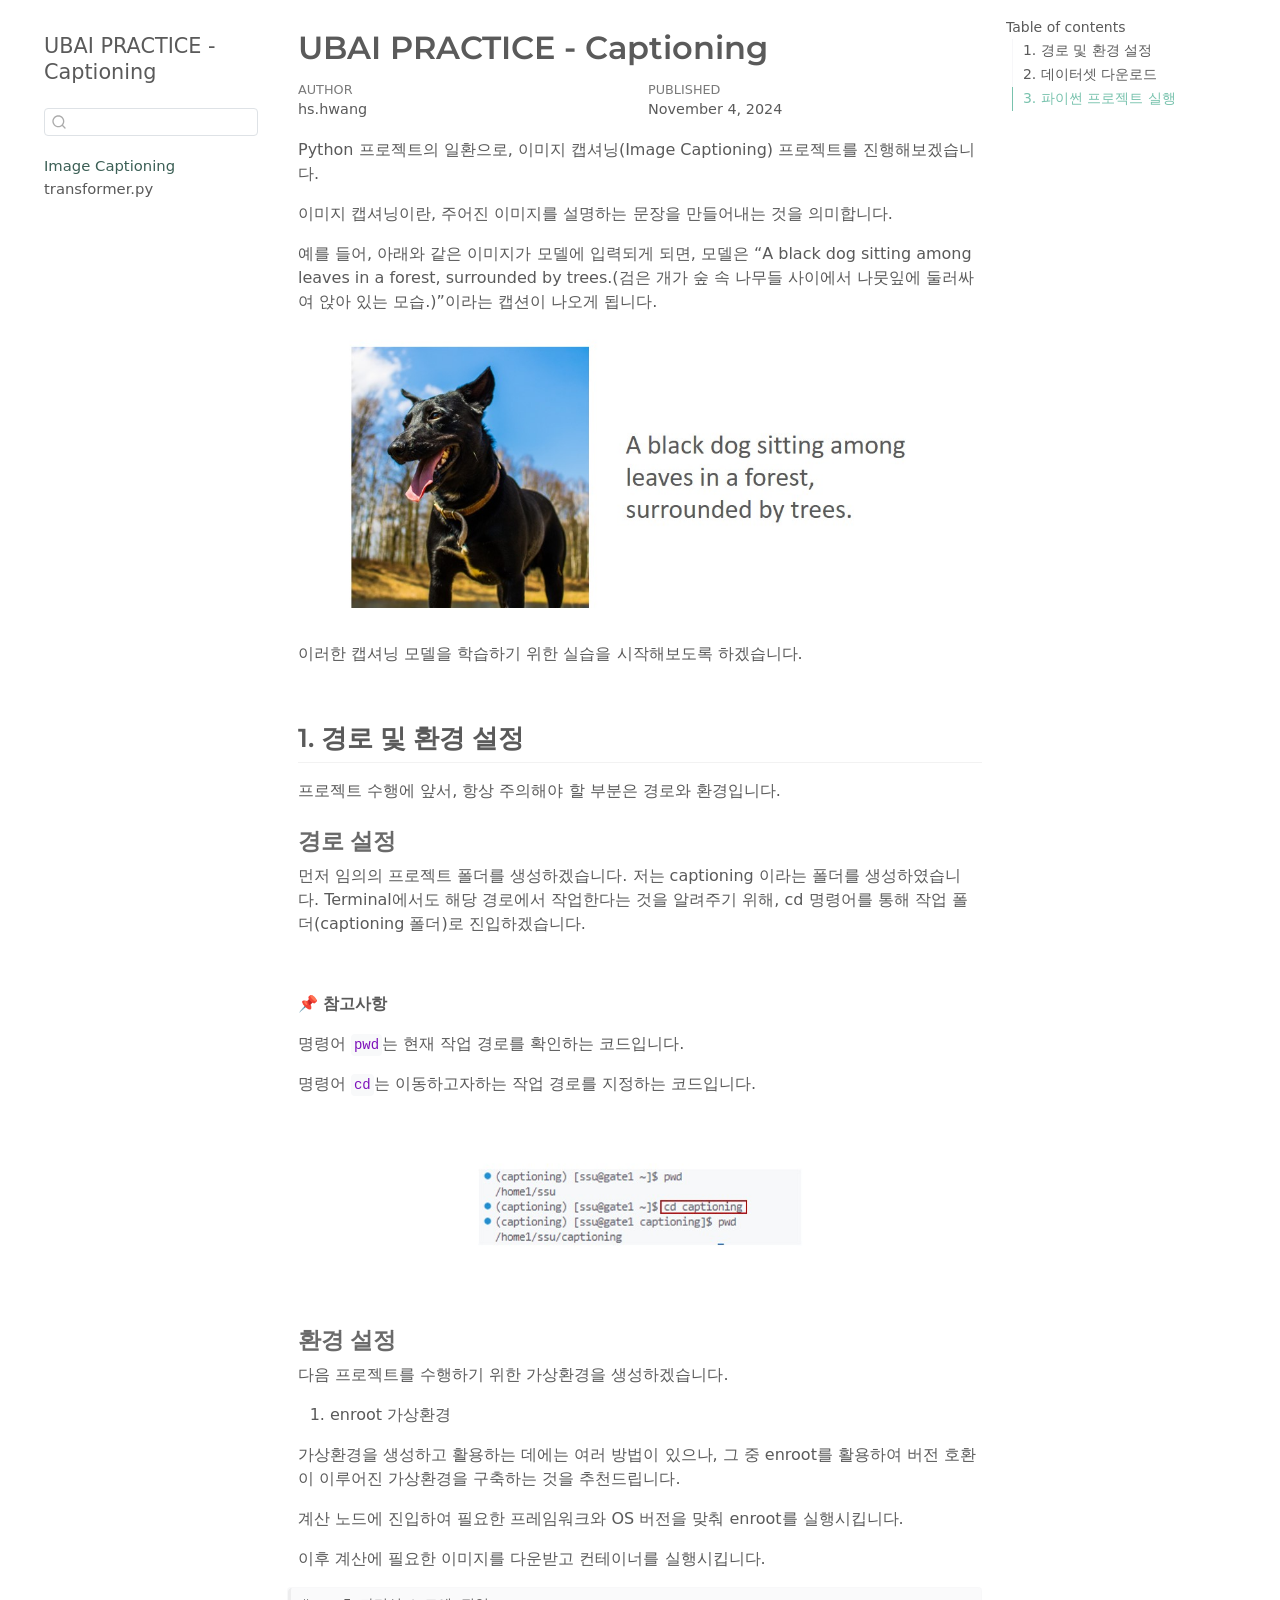
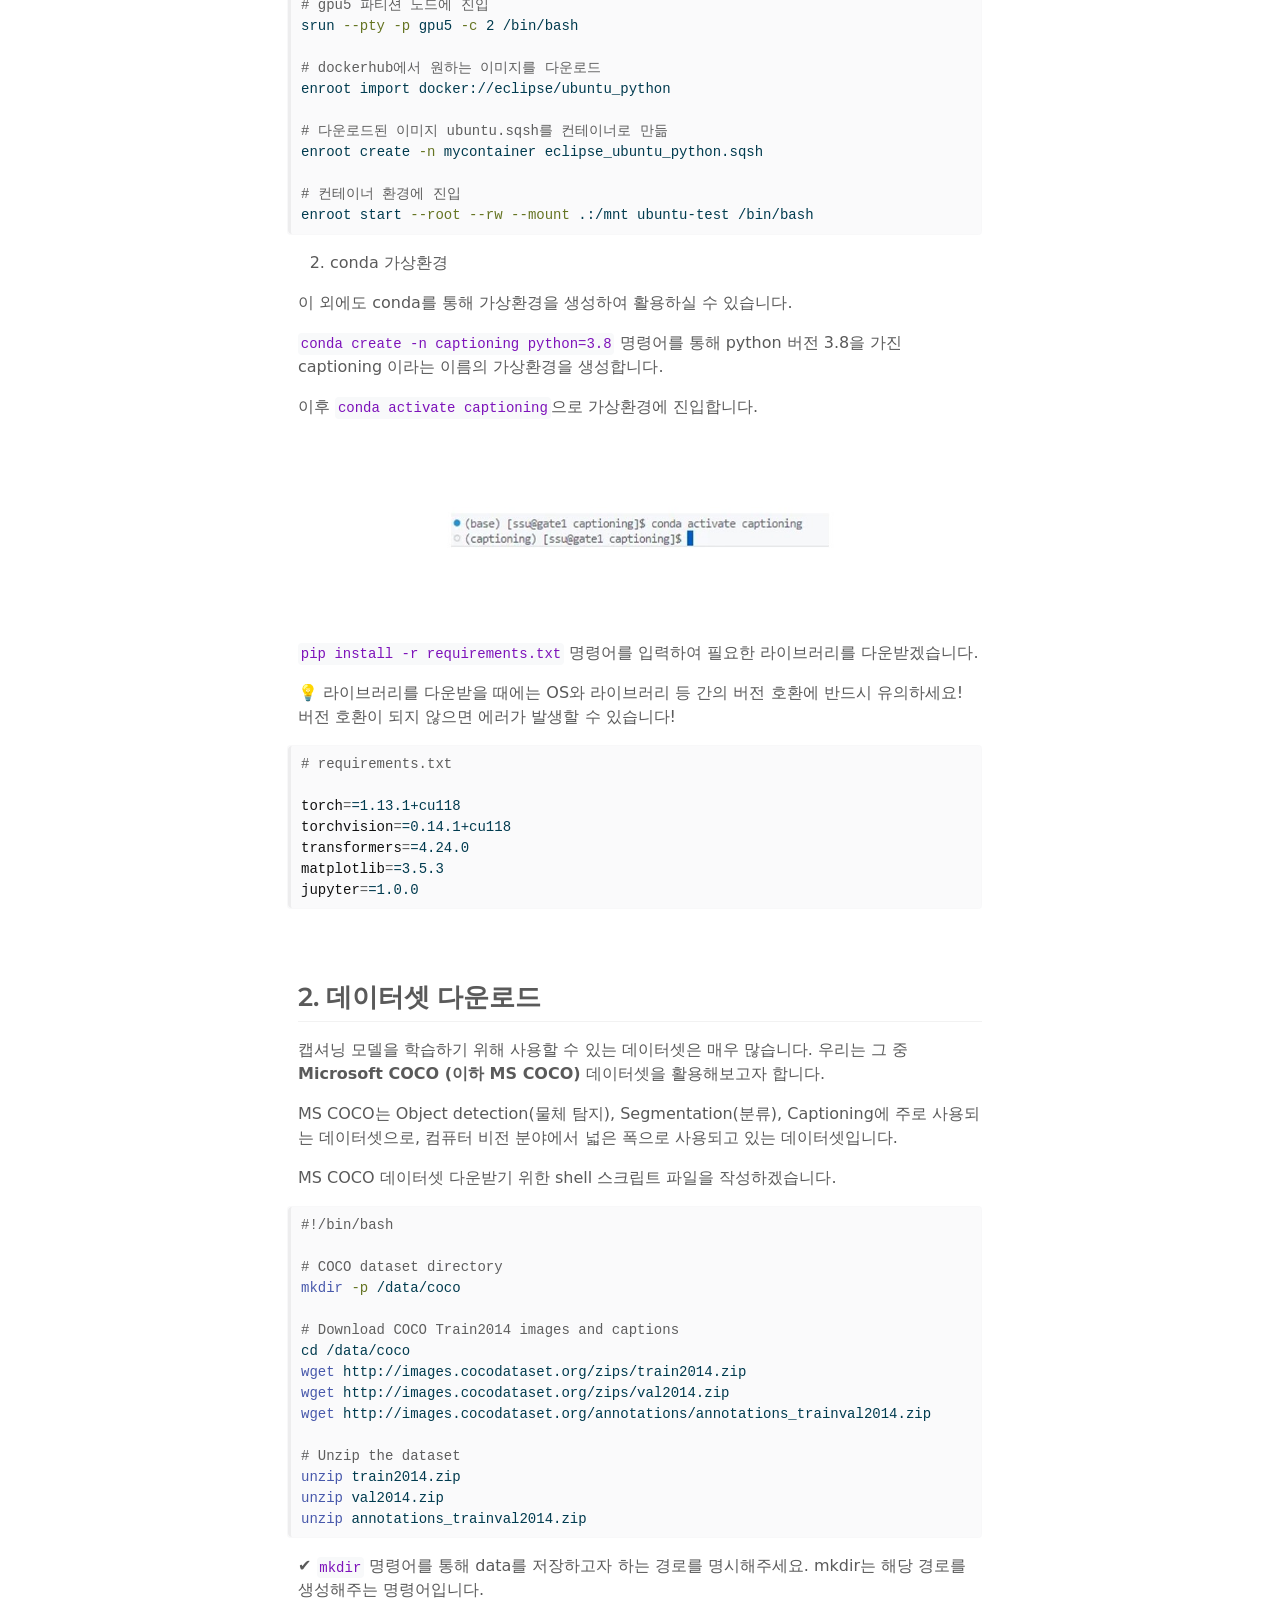
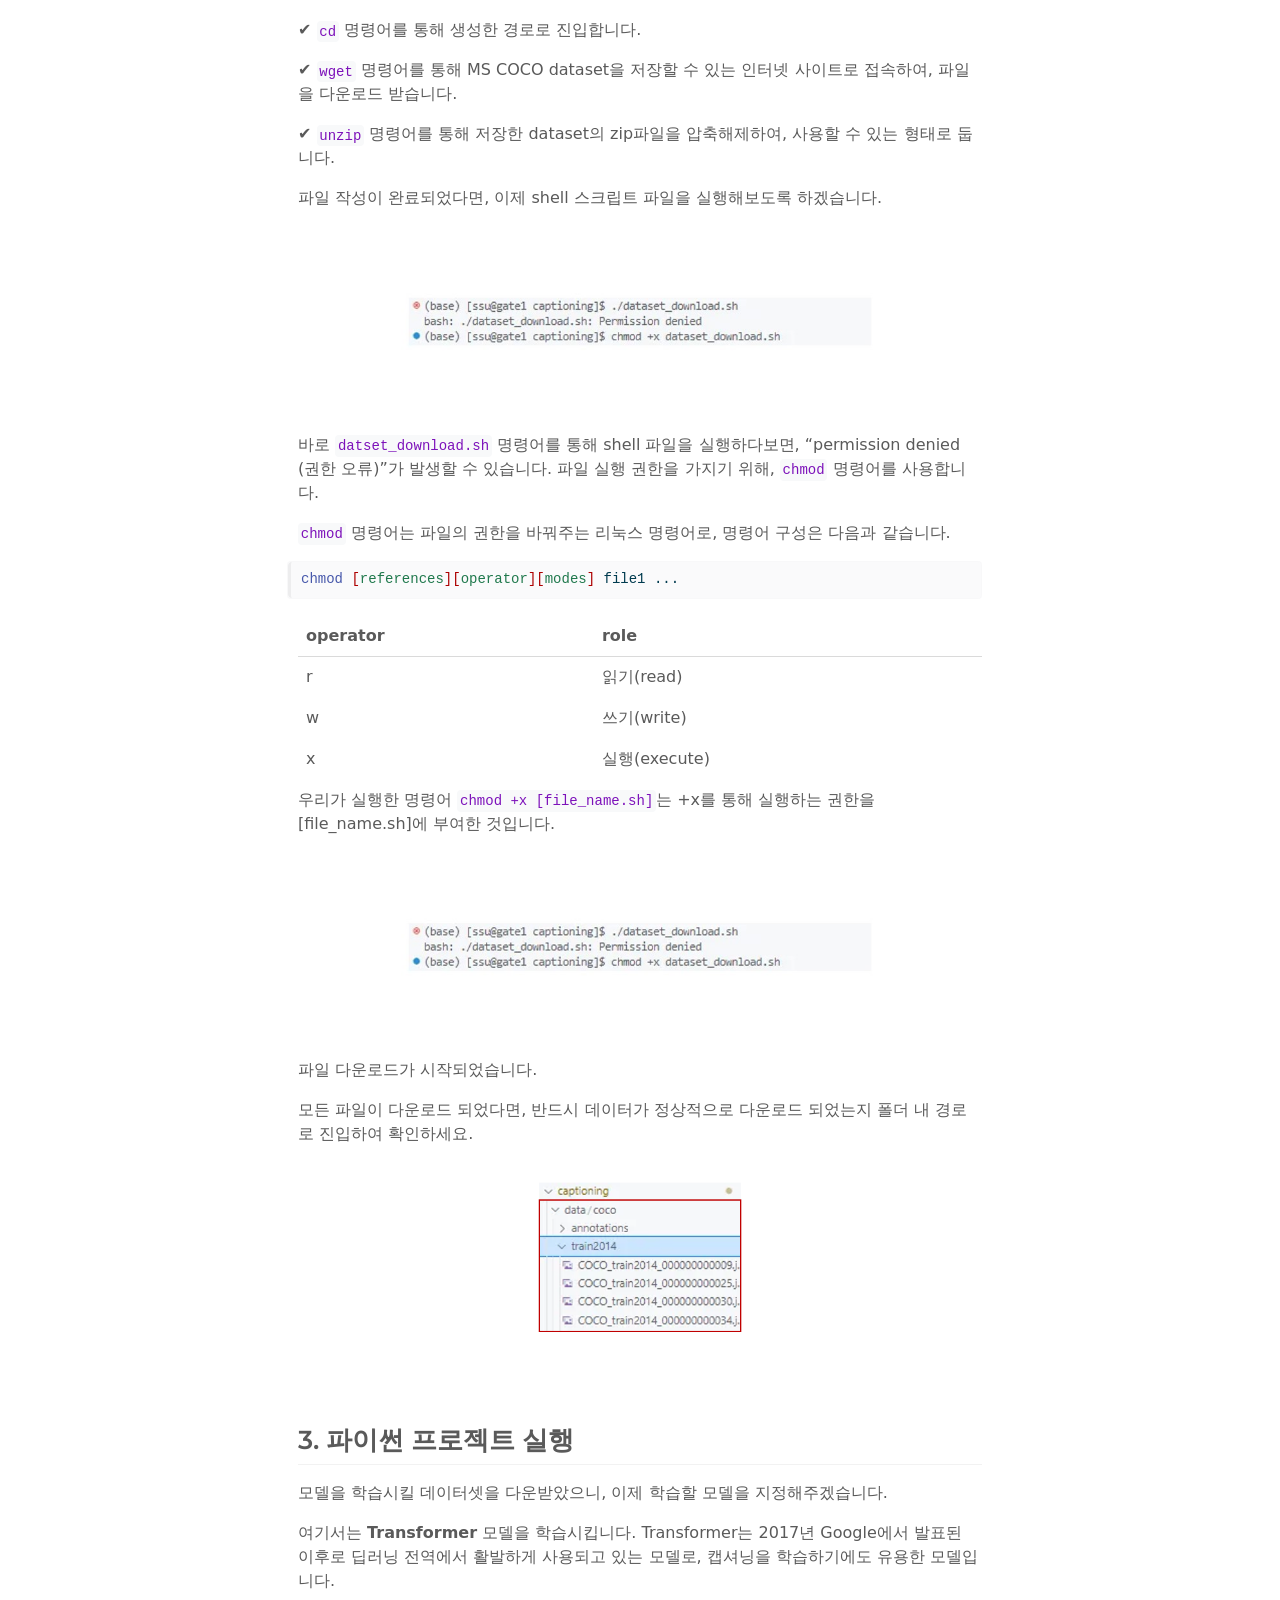
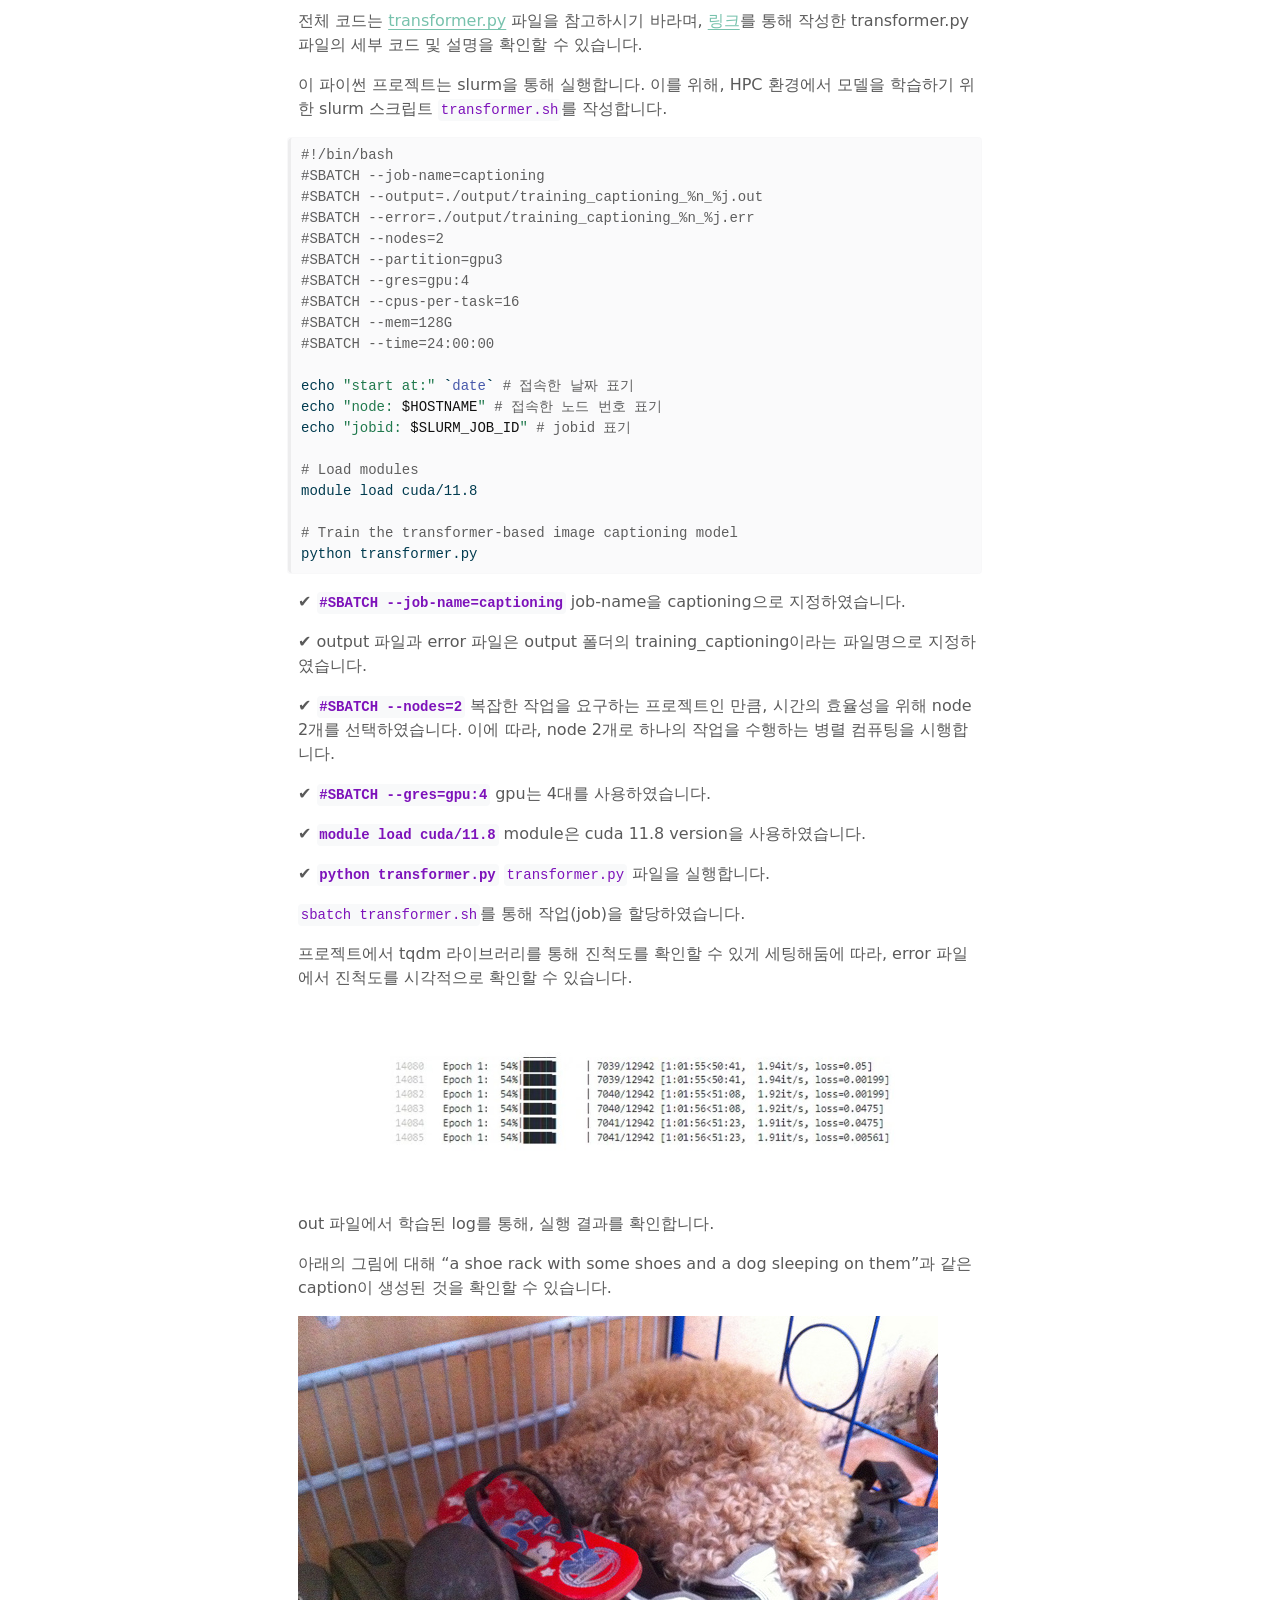
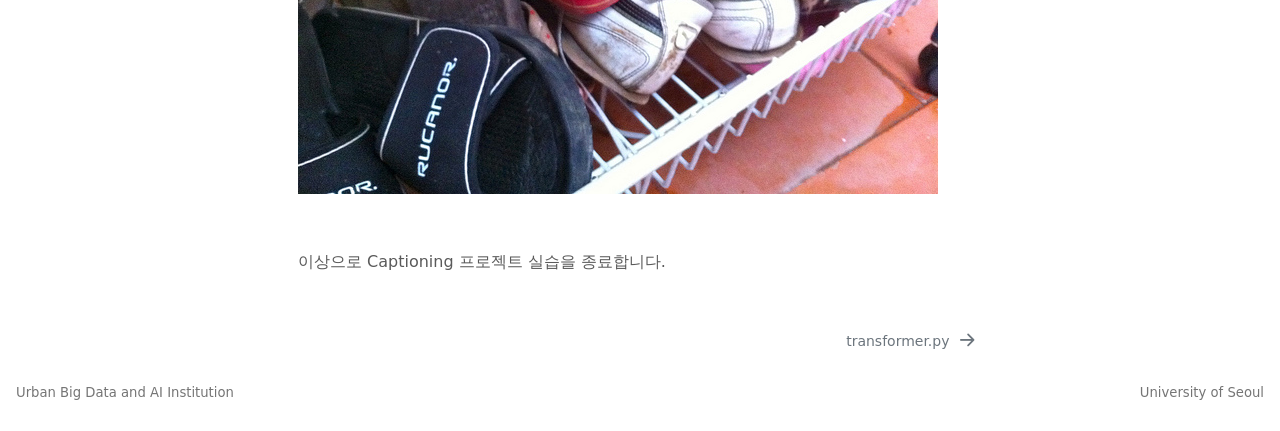
==== commit f4cd2e7b: "241111_env" ====
--- a/index.html
+++ b/index.html
@@ -66,6 +66,7 @@
 <script src="site_libs/quarto-search/fuse.min.js"></script>
 <script src="site_libs/quarto-search/quarto-search.js"></script>
 <meta name="quarto:offset" content="./">
+<link href="./transformer.html" rel="next">
 <script src="site_libs/quarto-html/quarto.js"></script>
 <script src="site_libs/quarto-html/popper.min.js"></script>
 <script src="site_libs/quarto-html/tippy.umd.min.js"></script>
@@ -145,6 +146,11 @@
   <a href="./index.html" class="sidebar-item-text sidebar-link active"><span class="chapter-title">Image Captioning</span></a>
   </div>
 </li>
+        <li class="sidebar-item">
+  <div class="sidebar-item-container"> 
+  <a href="./transformer.html" class="sidebar-item-text sidebar-link"><span class="chapter-title">transformer.py</span></a>
+  </div>
+</li>
     </ul>
     </div>
 </nav>
@@ -220,12 +226,42 @@
 <section id="환경-설정" class="level3 unnumbered">
 <h3 class="unnumbered anchored" data-anchor-id="환경-설정">환경 설정</h3>
 <p>다음 프로젝트를 수행하기 위한 가상환경을 생성하겠습니다.</p>
-<p><code>conda create -n captioning python=3.8</code> 명령어를 통해 python 버전 3.8을 가진 captioning 이라는 이름의 가상환경을 생성하였습니다.</p>
-<p>이제 <code>conda activate captioning</code>으로 가상환경에 진입합니다.</p>
+<ol type="1">
+<li>enroot 가상환경</li>
+</ol>
+<p>가상환경을 생성하고 활용하는 데에는 여러 방법이 있으나, 그 중 enroot를 활용하여 버전 호환이 이루어진 가상환경을 구축하는 것을 추천드립니다.</p>
+<p>계산 노드에 진입하여 필요한 프레임워크와 OS 버전을 맞춰 enroot를 실행시킵니다.</p>
+<p>이후 계산에 필요한 이미지를 다운받고 컨테이너를 실행시킵니다.</p>
+<div class="cell">
+<div class="sourceCode cell-code" id="cb1"><pre class="sourceCode bash code-with-copy"><code class="sourceCode bash"><span id="cb1-1"><a href="#cb1-1" aria-hidden="true" tabindex="-1"></a><span class="co"># gpu5 파티션 노드에 진입</span></span>
+<span id="cb1-2"><a href="#cb1-2" aria-hidden="true" tabindex="-1"></a><span class="ex">srun</span> <span class="at">--pty</span> <span class="at">-p</span> gpu5 <span class="at">-c</span> 2 /bin/bash</span>
+<span id="cb1-3"><a href="#cb1-3" aria-hidden="true" tabindex="-1"></a></span>
+<span id="cb1-4"><a href="#cb1-4" aria-hidden="true" tabindex="-1"></a><span class="co"># dockerhub에서 원하는 이미지를 다운로드</span></span>
+<span id="cb1-5"><a href="#cb1-5" aria-hidden="true" tabindex="-1"></a><span class="ex">enroot</span> import docker://eclipse/ubuntu_python</span>
+<span id="cb1-6"><a href="#cb1-6" aria-hidden="true" tabindex="-1"></a></span>
+<span id="cb1-7"><a href="#cb1-7" aria-hidden="true" tabindex="-1"></a><span class="co"># 다운로드된 이미지 ubuntu.sqsh를 컨테이너로 만듦</span></span>
+<span id="cb1-8"><a href="#cb1-8" aria-hidden="true" tabindex="-1"></a><span class="ex">enroot</span> create <span class="at">-n</span> mycontainer eclipse_ubuntu_python.sqsh</span>
+<span id="cb1-9"><a href="#cb1-9" aria-hidden="true" tabindex="-1"></a></span>
+<span id="cb1-10"><a href="#cb1-10" aria-hidden="true" tabindex="-1"></a><span class="co"># 컨테이너 환경에 진입</span></span>
+<span id="cb1-11"><a href="#cb1-11" aria-hidden="true" tabindex="-1"></a><span class="ex">enroot</span> start <span class="at">--root</span> <span class="at">--rw</span> <span class="at">--mount</span> .:/mnt ubuntu-test /bin/bash</span></code><button title="Copy to Clipboard" class="code-copy-button"><i class="bi"></i></button></pre></div>
+</div>
+<ol start="2" type="1">
+<li>conda 가상환경</li>
+</ol>
+<p>이 외에도 conda를 통해 가상환경을 생성하여 활용하실 수 있습니다.</p>
+<p><code>conda create -n captioning python=3.8</code> 명령어를 통해 python 버전 3.8을 가진 captioning 이라는 이름의 가상환경을 생성합니다.</p>
+<p>이후 <code>conda activate captioning</code>으로 가상환경에 진입합니다.</p>
 <p><img src="./jpg/env.jpg" class="img-fluid"></p>
-<p>이후, 아래의 명령어를 통해 프로젝트에 필요한 라이브러리를 다운받겠습니다.</p>
+<p><code>pip install -r requirements.txt</code> 명령어를 입력하여 필요한 라이브러리를 다운받겠습니다.</p>
+<p>💡 라이브러리를 다운받을 때에는 OS와 라이브러리 등 간의 버전 호환에 반드시 유의하세요! 버전 호환이 되지 않으면 에러가 발생할 수 있습니다!</p>
 <div class="cell">
-<div class="sourceCode cell-code" id="cb1"><pre class="sourceCode bash code-with-copy"><code class="sourceCode bash"><span id="cb1-1"><a href="#cb1-1" aria-hidden="true" tabindex="-1"></a><span class="ex">pip</span> install torch torchvision transformers matplotlib jupyter</span></code><button title="Copy to Clipboard" class="code-copy-button"><i class="bi"></i></button></pre></div>
+<div class="sourceCode cell-code" id="cb2"><pre class="sourceCode bash code-with-copy"><code class="sourceCode bash"><span id="cb2-1"><a href="#cb2-1" aria-hidden="true" tabindex="-1"></a><span class="co"># requirements.txt</span></span>
+<span id="cb2-2"><a href="#cb2-2" aria-hidden="true" tabindex="-1"></a></span>
+<span id="cb2-3"><a href="#cb2-3" aria-hidden="true" tabindex="-1"></a><span class="va">torch</span><span class="op">=</span>=1.13.1+cu118</span>
+<span id="cb2-4"><a href="#cb2-4" aria-hidden="true" tabindex="-1"></a><span class="va">torchvision</span><span class="op">=</span>=0.14.1+cu118</span>
+<span id="cb2-5"><a href="#cb2-5" aria-hidden="true" tabindex="-1"></a><span class="va">transformers</span><span class="op">=</span>=4.24.0</span>
+<span id="cb2-6"><a href="#cb2-6" aria-hidden="true" tabindex="-1"></a><span class="va">matplotlib</span><span class="op">=</span>=3.5.3</span>
+<span id="cb2-7"><a href="#cb2-7" aria-hidden="true" tabindex="-1"></a><span class="va">jupyter</span><span class="op">=</span>=1.0.0</span></code><button title="Copy to Clipboard" class="code-copy-button"><i class="bi"></i></button></pre></div>
 </div>
 <p><br></p>
 </section>
@@ -236,21 +272,21 @@
 <p>MS COCO는 Object detection(물체 탐지), Segmentation(분류), Captioning에 주로 사용되는 데이터셋으로, 컴퓨터 비전 분야에서 넓은 폭으로 사용되고 있는 데이터셋입니다.</p>
 <p>MS COCO 데이터셋 다운받기 위한 shell 스크립트 파일을 작성하겠습니다.</p>
 <div class="cell">
-<div class="sourceCode cell-code" id="cb2"><pre class="sourceCode bash code-with-copy"><code class="sourceCode bash"><span id="cb2-1"><a href="#cb2-1" aria-hidden="true" tabindex="-1"></a><span class="co">#!/bin/bash</span></span>
-<span id="cb2-2"><a href="#cb2-2" aria-hidden="true" tabindex="-1"></a></span>
-<span id="cb2-3"><a href="#cb2-3" aria-hidden="true" tabindex="-1"></a><span class="co"># COCO dataset directory</span></span>
-<span id="cb2-4"><a href="#cb2-4" aria-hidden="true" tabindex="-1"></a><span class="fu">mkdir</span> <span class="at">-p</span> /data/coco</span>
-<span id="cb2-5"><a href="#cb2-5" aria-hidden="true" tabindex="-1"></a></span>
-<span id="cb2-6"><a href="#cb2-6" aria-hidden="true" tabindex="-1"></a><span class="co"># Download COCO Train2014 images and captions</span></span>
-<span id="cb2-7"><a href="#cb2-7" aria-hidden="true" tabindex="-1"></a><span class="bu">cd</span> /data/coco</span>
-<span id="cb2-8"><a href="#cb2-8" aria-hidden="true" tabindex="-1"></a><span class="fu">wget</span> http://images.cocodataset.org/zips/train2014.zip</span>
-<span id="cb2-9"><a href="#cb2-9" aria-hidden="true" tabindex="-1"></a><span class="fu">wget</span> http://images.cocodataset.org/zips/val2014.zip</span>
-<span id="cb2-10"><a href="#cb2-10" aria-hidden="true" tabindex="-1"></a><span class="fu">wget</span> http://images.cocodataset.org/annotations/annotations_trainval2014.zip</span>
-<span id="cb2-11"><a href="#cb2-11" aria-hidden="true" tabindex="-1"></a></span>
-<span id="cb2-12"><a href="#cb2-12" aria-hidden="true" tabindex="-1"></a><span class="co"># Unzip the dataset</span></span>
-<span id="cb2-13"><a href="#cb2-13" aria-hidden="true" tabindex="-1"></a><span class="fu">unzip</span> train2014.zip</span>
-<span id="cb2-14"><a href="#cb2-14" aria-hidden="true" tabindex="-1"></a><span class="fu">unzip</span> val2014.zip</span>
-<span id="cb2-15"><a href="#cb2-15" aria-hidden="true" tabindex="-1"></a><span class="fu">unzip</span> annotations_trainval2014.zip</span></code><button title="Copy to Clipboard" class="code-copy-button"><i class="bi"></i></button></pre></div>
+<div class="sourceCode cell-code" id="cb3"><pre class="sourceCode bash code-with-copy"><code class="sourceCode bash"><span id="cb3-1"><a href="#cb3-1" aria-hidden="true" tabindex="-1"></a><span class="co">#!/bin/bash</span></span>
+<span id="cb3-2"><a href="#cb3-2" aria-hidden="true" tabindex="-1"></a></span>
+<span id="cb3-3"><a href="#cb3-3" aria-hidden="true" tabindex="-1"></a><span class="co"># COCO dataset directory</span></span>
+<span id="cb3-4"><a href="#cb3-4" aria-hidden="true" tabindex="-1"></a><span class="fu">mkdir</span> <span class="at">-p</span> /data/coco</span>
+<span id="cb3-5"><a href="#cb3-5" aria-hidden="true" tabindex="-1"></a></span>
+<span id="cb3-6"><a href="#cb3-6" aria-hidden="true" tabindex="-1"></a><span class="co"># Download COCO Train2014 images and captions</span></span>
+<span id="cb3-7"><a href="#cb3-7" aria-hidden="true" tabindex="-1"></a><span class="bu">cd</span> /data/coco</span>
+<span id="cb3-8"><a href="#cb3-8" aria-hidden="true" tabindex="-1"></a><span class="fu">wget</span> http://images.cocodataset.org/zips/train2014.zip</span>
+<span id="cb3-9"><a href="#cb3-9" aria-hidden="true" tabindex="-1"></a><span class="fu">wget</span> http://images.cocodataset.org/zips/val2014.zip</span>
+<span id="cb3-10"><a href="#cb3-10" aria-hidden="true" tabindex="-1"></a><span class="fu">wget</span> http://images.cocodataset.org/annotations/annotations_trainval2014.zip</span>
+<span id="cb3-11"><a href="#cb3-11" aria-hidden="true" tabindex="-1"></a></span>
+<span id="cb3-12"><a href="#cb3-12" aria-hidden="true" tabindex="-1"></a><span class="co"># Unzip the dataset</span></span>
+<span id="cb3-13"><a href="#cb3-13" aria-hidden="true" tabindex="-1"></a><span class="fu">unzip</span> train2014.zip</span>
+<span id="cb3-14"><a href="#cb3-14" aria-hidden="true" tabindex="-1"></a><span class="fu">unzip</span> val2014.zip</span>
+<span id="cb3-15"><a href="#cb3-15" aria-hidden="true" tabindex="-1"></a><span class="fu">unzip</span> annotations_trainval2014.zip</span></code><button title="Copy to Clipboard" class="code-copy-button"><i class="bi"></i></button></pre></div>
 </div>
 <p>✔ <code>mkdir</code> 명령어를 통해 data를 저장하고자 하는 경로를 명시해주세요. mkdir는 해당 경로를 생성해주는 명령어입니다.</p>
 <p>✔ <code>cd</code> 명령어를 통해 생성한 경로로 진입합니다.</p>
@@ -261,7 +297,7 @@
 <p>바로 <code>datset_download.sh</code> 명령어를 통해 shell 파일을 실행하다보면, “permission denied (권한 오류)”가 발생할 수 있습니다. 파일 실행 권한을 가지기 위해, <code>chmod</code> 명령어를 사용합니다.</p>
 <p><code>chmod</code> 명령어는 파일의 권한을 바꿔주는 리눅스 명령어로, 명령어 구성은 다음과 같습니다.</p>
 <div class="cell">
-<div class="sourceCode cell-code" id="cb3"><pre class="sourceCode bash code-with-copy"><code class="sourceCode bash"><span id="cb3-1"><a href="#cb3-1" aria-hidden="true" tabindex="-1"></a><span class="fu">chmod</span> <span class="pp">[</span><span class="ss">references</span><span class="pp">][</span><span class="ss">operator</span><span class="pp">][</span><span class="ss">modes</span><span class="pp">]</span> file1 ...</span></code><button title="Copy to Clipboard" class="code-copy-button"><i class="bi"></i></button></pre></div>
+<div class="sourceCode cell-code" id="cb4"><pre class="sourceCode bash code-with-copy"><code class="sourceCode bash"><span id="cb4-1"><a href="#cb4-1" aria-hidden="true" tabindex="-1"></a><span class="fu">chmod</span> <span class="pp">[</span><span class="ss">references</span><span class="pp">][</span><span class="ss">operator</span><span class="pp">][</span><span class="ss">modes</span><span class="pp">]</span> file1 ...</span></code><button title="Copy to Clipboard" class="code-copy-button"><i class="bi"></i></button></pre></div>
 </div>
 <table class="caption-top table">
 <thead>
@@ -296,29 +332,29 @@
 <h2 class="unnumbered anchored" data-anchor-id="파이썬-프로젝트-실행">3. 파이썬 프로젝트 실행</h2>
 <p>모델을 학습시킬 데이터셋을 다운받았으니, 이제 학습할 모델을 지정해주겠습니다.</p>
 <p>여기서는 <strong>Transformer</strong> 모델을 학습시킵니다. Transformer는 2017년 Google에서 발표된 이후로 딥러닝 전역에서 활발하게 사용되고 있는 모델로, 캡셔닝을 학습하기에도 유용한 모델입니다.</p>
-<p><a href="https://github.com/uos-ubai/practice02_captioning/blob/main/image_captioning.ipynb">링크</a>를 통해 작성한 transformer.py 파일의 세부 코드를 확인할 수 있습니다.</p>
+<p>전체 코드는 <a href="./transformer.html">transformer.py</a> 파일을 참고하시기 바라며, <a href="https://github.com/uos-ubai/practice02_captioning/blob/main/image_captioning.ipynb">링크</a>를 통해 작성한 transformer.py 파일의 세부 코드 및 설명을 확인할 수 있습니다.</p>
 <p>이 파이썬 프로젝트는 slurm을 통해 실행합니다. 이를 위해, HPC 환경에서 모델을 학습하기 위한 slurm 스크립트 <code>transformer.sh</code>를 작성합니다.</p>
 <div class="cell">
-<div class="sourceCode cell-code" id="cb4"><pre class="sourceCode bash code-with-copy"><code class="sourceCode bash"><span id="cb4-1"><a href="#cb4-1" aria-hidden="true" tabindex="-1"></a><span class="co">#!/bin/bash</span></span>
-<span id="cb4-2"><a href="#cb4-2" aria-hidden="true" tabindex="-1"></a><span class="co">#SBATCH --job-name=captioning</span></span>
-<span id="cb4-3"><a href="#cb4-3" aria-hidden="true" tabindex="-1"></a><span class="co">#SBATCH --output=./output/training_captioning_%n_%j.out</span></span>
-<span id="cb4-4"><a href="#cb4-4" aria-hidden="true" tabindex="-1"></a><span class="co">#SBATCH --error=./output/training_captioning_%n_%j.err</span></span>
-<span id="cb4-5"><a href="#cb4-5" aria-hidden="true" tabindex="-1"></a><span class="co">#SBATCH --nodes=2</span></span>
-<span id="cb4-6"><a href="#cb4-6" aria-hidden="true" tabindex="-1"></a><span class="co">#SBATCH --partition=gpu3</span></span>
-<span id="cb4-7"><a href="#cb4-7" aria-hidden="true" tabindex="-1"></a><span class="co">#SBATCH --gres=gpu:4</span></span>
-<span id="cb4-8"><a href="#cb4-8" aria-hidden="true" tabindex="-1"></a><span class="co">#SBATCH --cpus-per-task=16</span></span>
-<span id="cb4-9"><a href="#cb4-9" aria-hidden="true" tabindex="-1"></a><span class="co">#SBATCH --mem=128G</span></span>
-<span id="cb4-10"><a href="#cb4-10" aria-hidden="true" tabindex="-1"></a><span class="co">#SBATCH --time=24:00:00</span></span>
-<span id="cb4-11"><a href="#cb4-11" aria-hidden="true" tabindex="-1"></a></span>
-<span id="cb4-12"><a href="#cb4-12" aria-hidden="true" tabindex="-1"></a><span class="bu">echo</span> <span class="st">"start at:"</span> <span class="kw">`</span><span class="fu">date</span><span class="kw">`</span> <span class="co"># 접속한 날짜 표기</span></span>
-<span id="cb4-13"><a href="#cb4-13" aria-hidden="true" tabindex="-1"></a><span class="bu">echo</span> <span class="st">"node: </span><span class="va">$HOSTNAME</span><span class="st">"</span> <span class="co"># 접속한 노드 번호 표기</span></span>
-<span id="cb4-14"><a href="#cb4-14" aria-hidden="true" tabindex="-1"></a><span class="bu">echo</span> <span class="st">"jobid: </span><span class="va">$SLURM_JOB_ID</span><span class="st">"</span> <span class="co"># jobid 표기</span></span>
-<span id="cb4-15"><a href="#cb4-15" aria-hidden="true" tabindex="-1"></a></span>
-<span id="cb4-16"><a href="#cb4-16" aria-hidden="true" tabindex="-1"></a><span class="co"># Load modules</span></span>
-<span id="cb4-17"><a href="#cb4-17" aria-hidden="true" tabindex="-1"></a><span class="ex">module</span> load cuda/11.8</span>
-<span id="cb4-18"><a href="#cb4-18" aria-hidden="true" tabindex="-1"></a></span>
-<span id="cb4-19"><a href="#cb4-19" aria-hidden="true" tabindex="-1"></a><span class="co"># Train the transformer-based image captioning model</span></span>
-<span id="cb4-20"><a href="#cb4-20" aria-hidden="true" tabindex="-1"></a><span class="ex">python</span> transformer.py</span></code><button title="Copy to Clipboard" class="code-copy-button"><i class="bi"></i></button></pre></div>
+<div class="sourceCode cell-code" id="cb5"><pre class="sourceCode bash code-with-copy"><code class="sourceCode bash"><span id="cb5-1"><a href="#cb5-1" aria-hidden="true" tabindex="-1"></a><span class="co">#!/bin/bash</span></span>
+<span id="cb5-2"><a href="#cb5-2" aria-hidden="true" tabindex="-1"></a><span class="co">#SBATCH --job-name=captioning</span></span>
+<span id="cb5-3"><a href="#cb5-3" aria-hidden="true" tabindex="-1"></a><span class="co">#SBATCH --output=./output/training_captioning_%n_%j.out</span></span>
+<span id="cb5-4"><a href="#cb5-4" aria-hidden="true" tabindex="-1"></a><span class="co">#SBATCH --error=./output/training_captioning_%n_%j.err</span></span>
+<span id="cb5-5"><a href="#cb5-5" aria-hidden="true" tabindex="-1"></a><span class="co">#SBATCH --nodes=2</span></span>
+<span id="cb5-6"><a href="#cb5-6" aria-hidden="true" tabindex="-1"></a><span class="co">#SBATCH --partition=gpu3</span></span>
+<span id="cb5-7"><a href="#cb5-7" aria-hidden="true" tabindex="-1"></a><span class="co">#SBATCH --gres=gpu:4</span></span>
+<span id="cb5-8"><a href="#cb5-8" aria-hidden="true" tabindex="-1"></a><span class="co">#SBATCH --cpus-per-task=16</span></span>
+<span id="cb5-9"><a href="#cb5-9" aria-hidden="true" tabindex="-1"></a><span class="co">#SBATCH --mem=128G</span></span>
+<span id="cb5-10"><a href="#cb5-10" aria-hidden="true" tabindex="-1"></a><span class="co">#SBATCH --time=24:00:00</span></span>
+<span id="cb5-11"><a href="#cb5-11" aria-hidden="true" tabindex="-1"></a></span>
+<span id="cb5-12"><a href="#cb5-12" aria-hidden="true" tabindex="-1"></a><span class="bu">echo</span> <span class="st">"start at:"</span> <span class="kw">`</span><span class="fu">date</span><span class="kw">`</span> <span class="co"># 접속한 날짜 표기</span></span>
+<span id="cb5-13"><a href="#cb5-13" aria-hidden="true" tabindex="-1"></a><span class="bu">echo</span> <span class="st">"node: </span><span class="va">$HOSTNAME</span><span class="st">"</span> <span class="co"># 접속한 노드 번호 표기</span></span>
+<span id="cb5-14"><a href="#cb5-14" aria-hidden="true" tabindex="-1"></a><span class="bu">echo</span> <span class="st">"jobid: </span><span class="va">$SLURM_JOB_ID</span><span class="st">"</span> <span class="co"># jobid 표기</span></span>
+<span id="cb5-15"><a href="#cb5-15" aria-hidden="true" tabindex="-1"></a></span>
+<span id="cb5-16"><a href="#cb5-16" aria-hidden="true" tabindex="-1"></a><span class="co"># Load modules</span></span>
+<span id="cb5-17"><a href="#cb5-17" aria-hidden="true" tabindex="-1"></a><span class="ex">module</span> load cuda/11.8</span>
+<span id="cb5-18"><a href="#cb5-18" aria-hidden="true" tabindex="-1"></a></span>
+<span id="cb5-19"><a href="#cb5-19" aria-hidden="true" tabindex="-1"></a><span class="co"># Train the transformer-based image captioning model</span></span>
+<span id="cb5-20"><a href="#cb5-20" aria-hidden="true" tabindex="-1"></a><span class="ex">python</span> transformer.py</span></code><button title="Copy to Clipboard" class="code-copy-button"><i class="bi"></i></button></pre></div>
 </div>
 <p>✔ <strong><code>#SBATCH --job-name=captioning</code></strong> job-name을 captioning으로 지정하였습니다.</p>
 <p>✔ output 파일과 error 파일은 output 폴더의 training_captioning이라는 파일명으로 지정하였습니다.</p>
@@ -759,6 +795,15 @@
   }
 });
 </script>
+<nav class="page-navigation">
+  <div class="nav-page nav-page-previous">
+  </div>
+  <div class="nav-page nav-page-next">
+      <a href="./transformer.html" class="pagination-link" aria-label="transformer.py">
+        <span class="nav-page-text"><span class="chapter-title">transformer.py</span></span> <i class="bi bi-arrow-right-short"></i>
+      </a>
+  </div>
+</nav>
 </div> <!-- /content -->
 <footer class="footer">
   <div class="nav-footer">
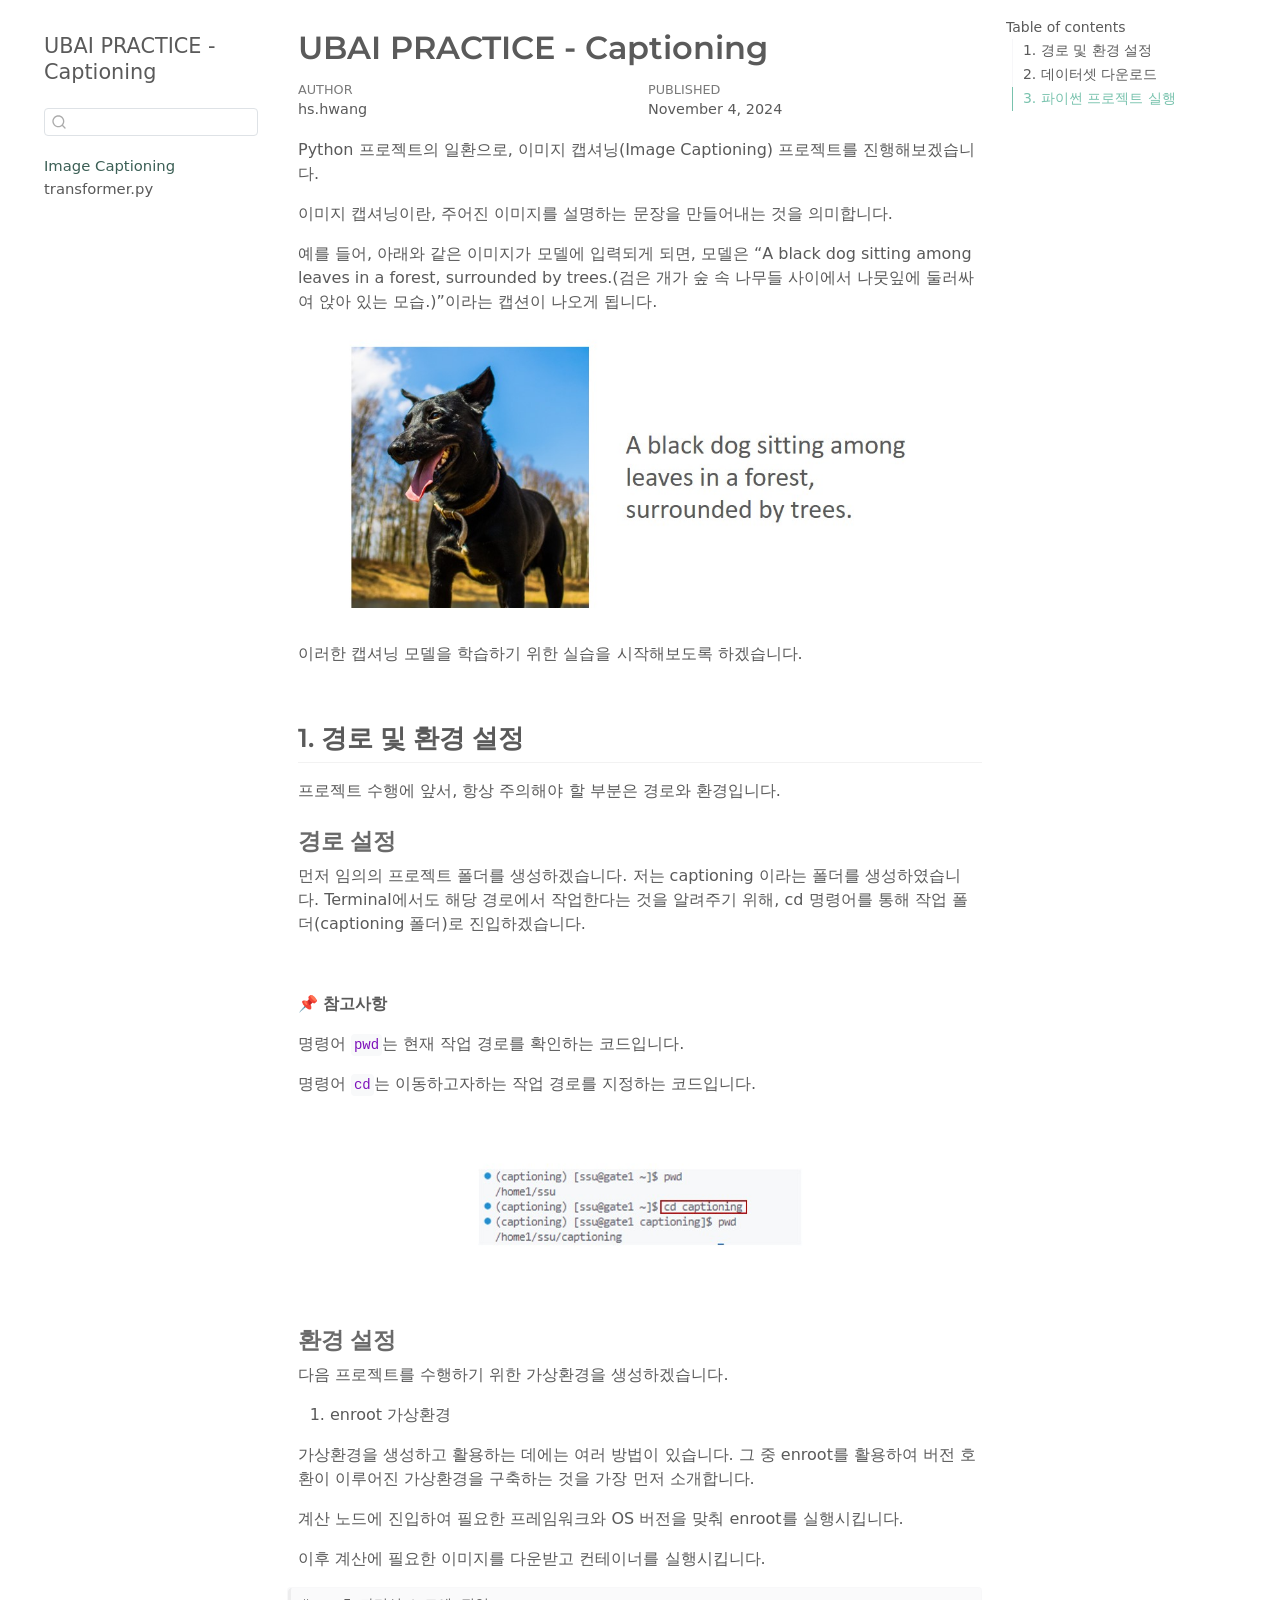
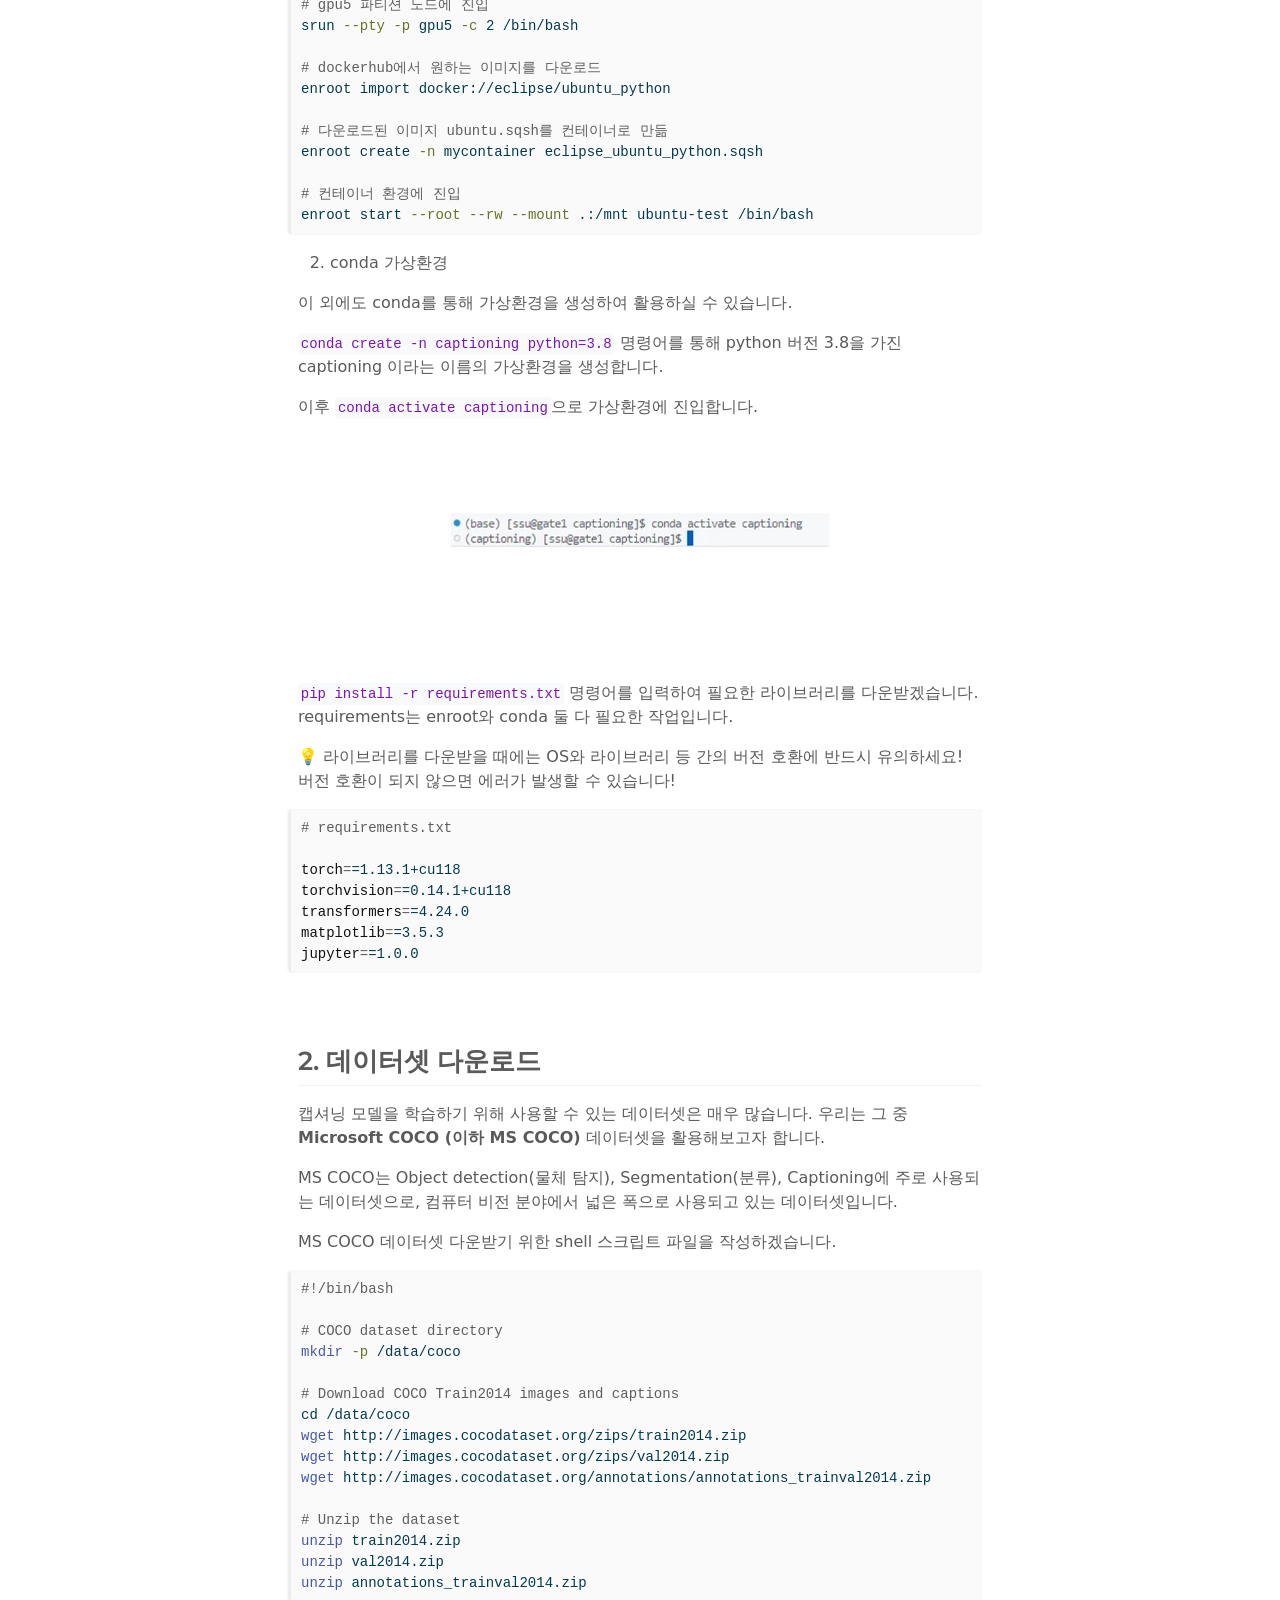
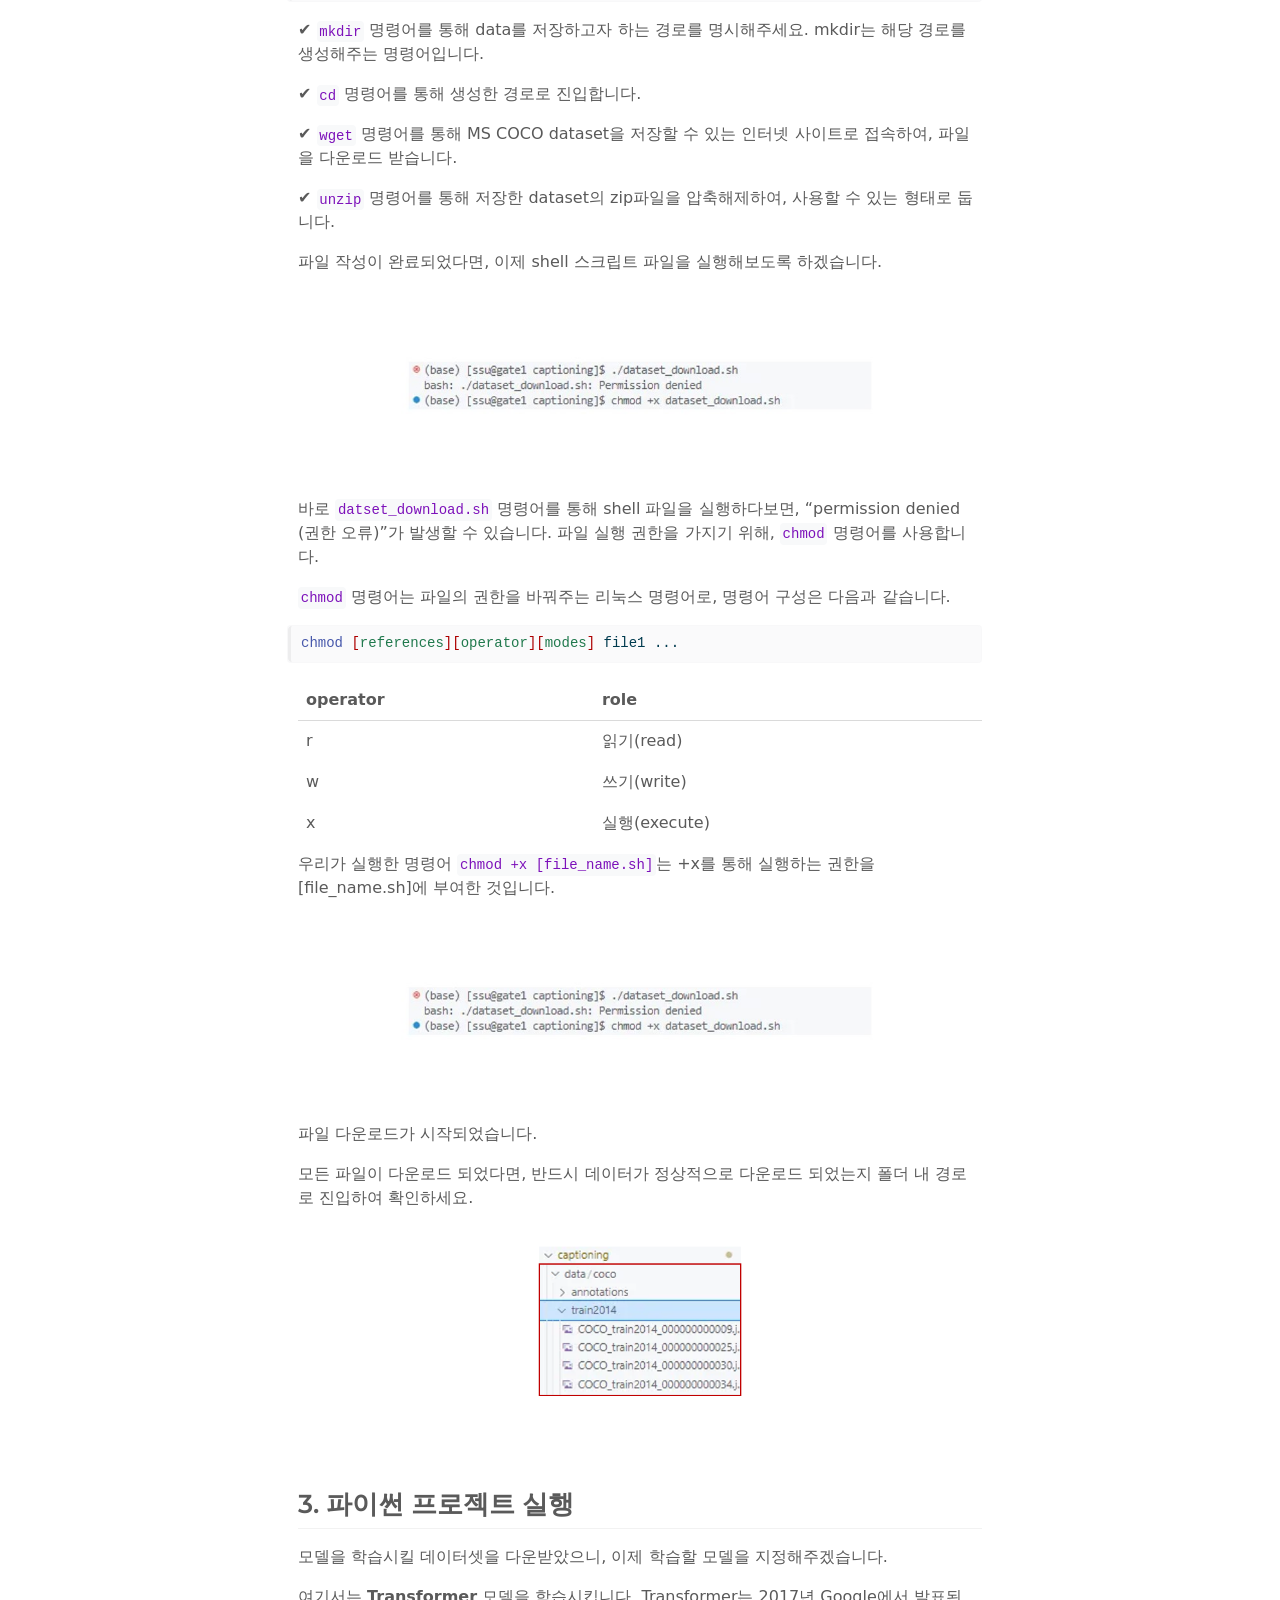
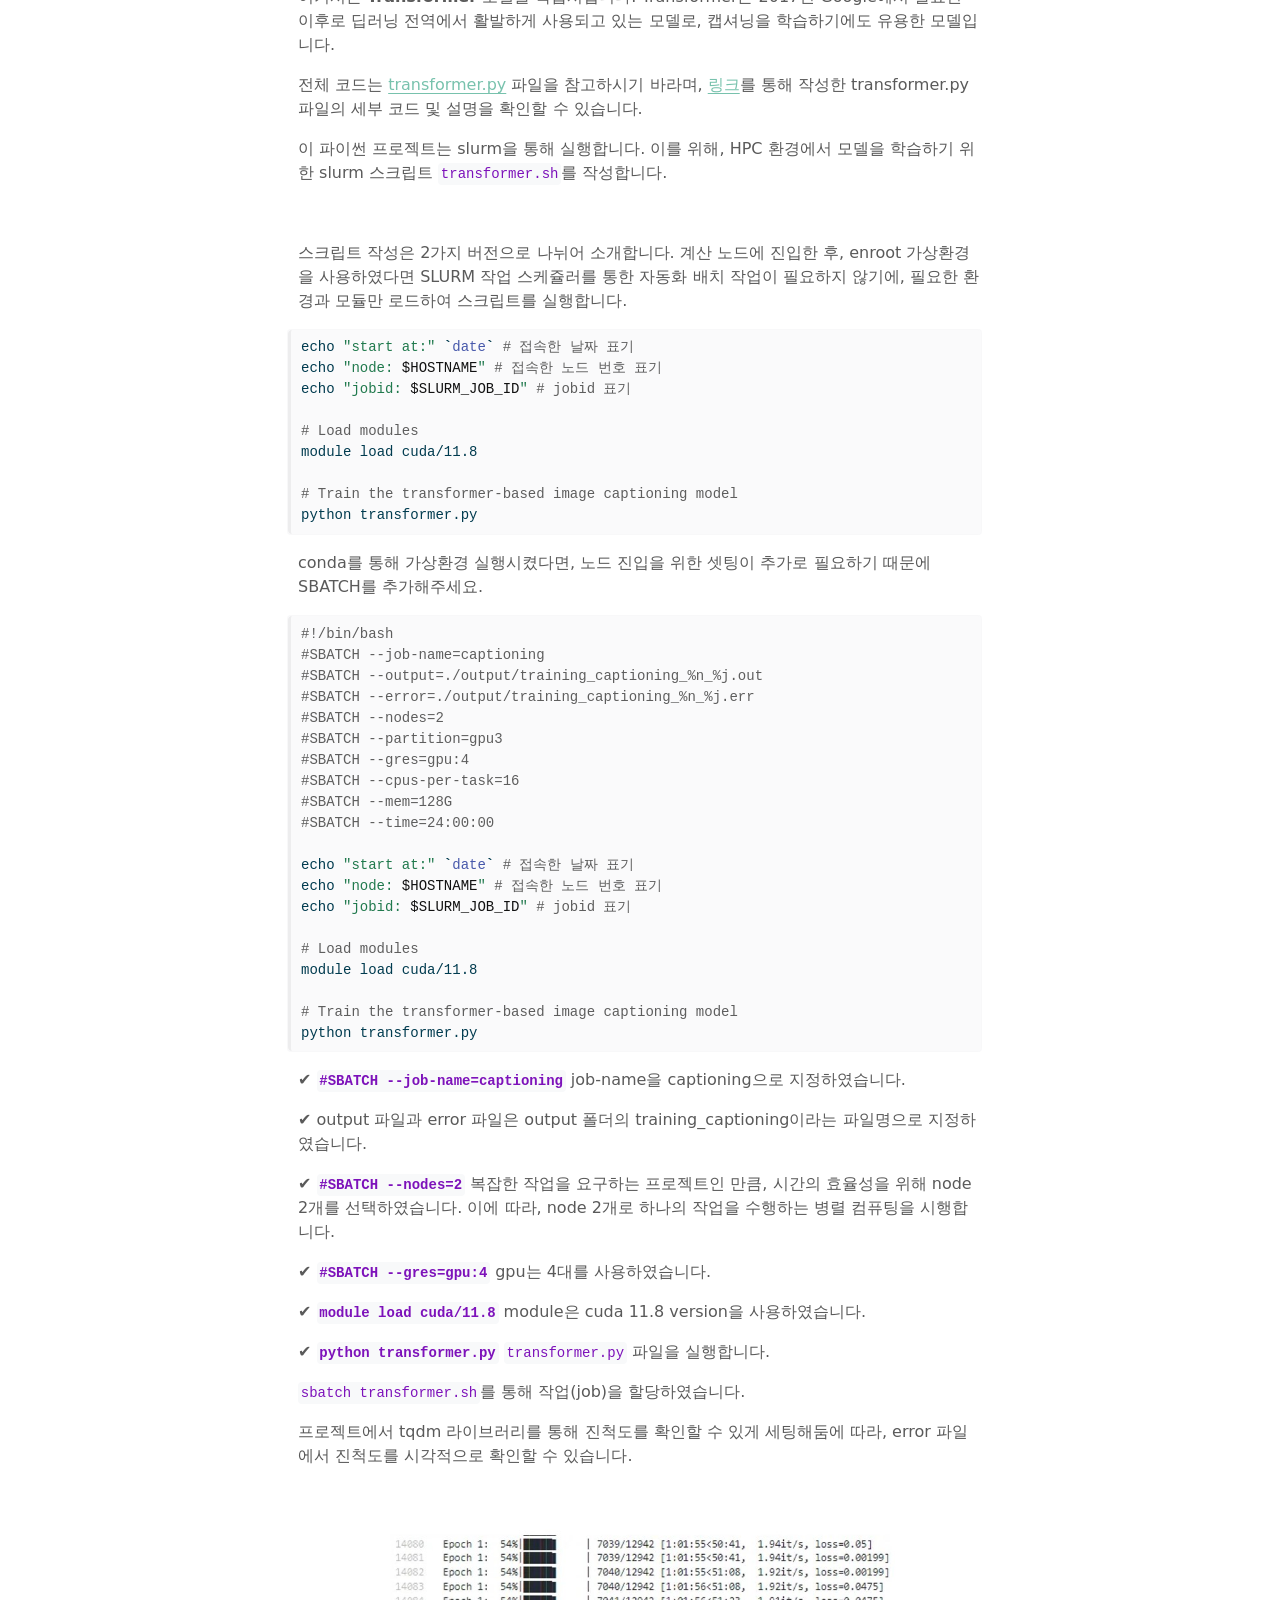
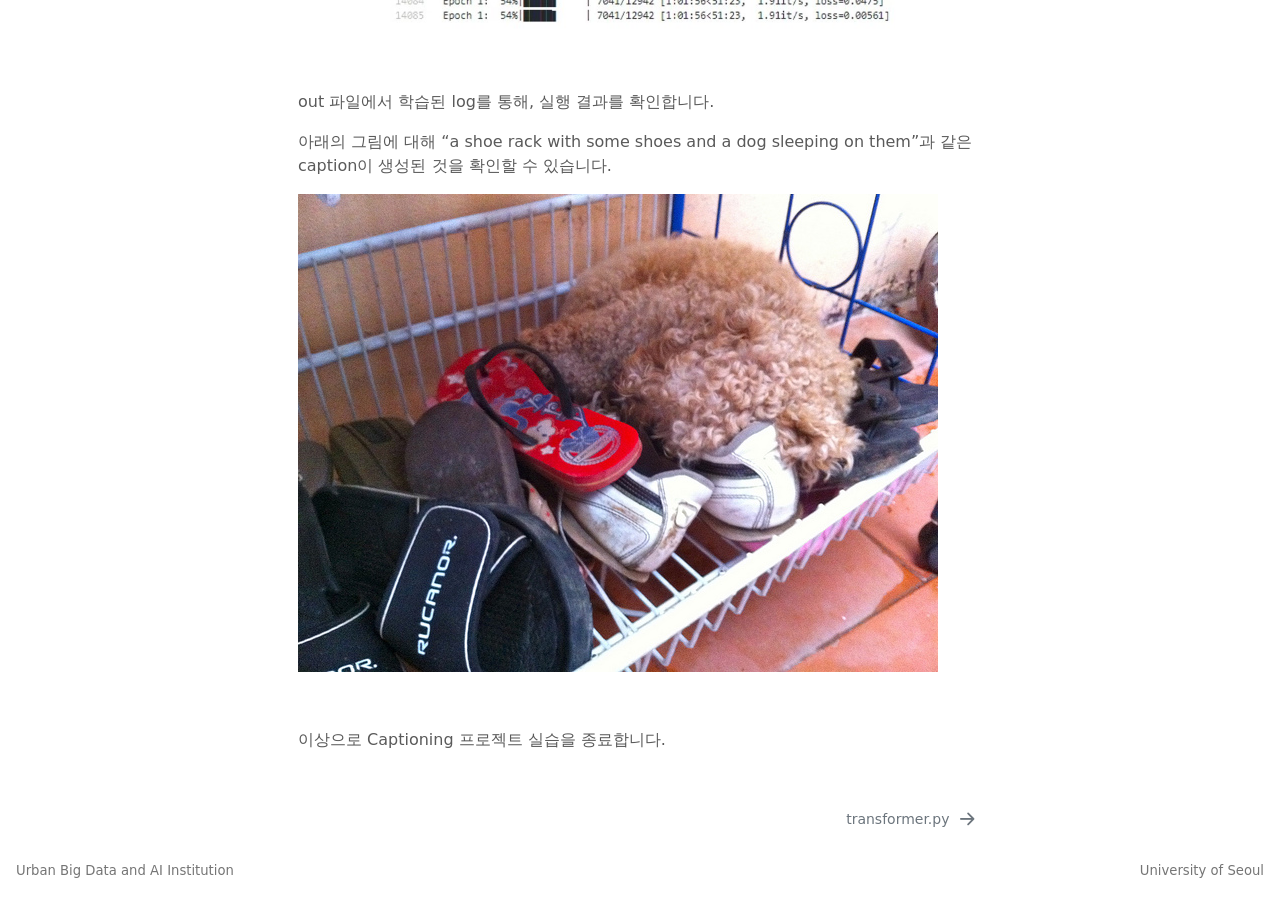
==== commit c8150b33: "241111_update" ====
--- a/index.html
+++ b/index.html
@@ -229,7 +229,7 @@
 <ol type="1">
 <li>enroot 가상환경</li>
 </ol>
-<p>가상환경을 생성하고 활용하는 데에는 여러 방법이 있으나, 그 중 enroot를 활용하여 버전 호환이 이루어진 가상환경을 구축하는 것을 추천드립니다.</p>
+<p>가상환경을 생성하고 활용하는 데에는 여러 방법이 있습니다. 그 중 enroot를 활용하여 버전 호환이 이루어진 가상환경을 구축하는 것을 가장 먼저 소개합니다.</p>
 <p>계산 노드에 진입하여 필요한 프레임워크와 OS 버전을 맞춰 enroot를 실행시킵니다.</p>
 <p>이후 계산에 필요한 이미지를 다운받고 컨테이너를 실행시킵니다.</p>
 <div class="cell">
@@ -252,7 +252,8 @@
 <p><code>conda create -n captioning python=3.8</code> 명령어를 통해 python 버전 3.8을 가진 captioning 이라는 이름의 가상환경을 생성합니다.</p>
 <p>이후 <code>conda activate captioning</code>으로 가상환경에 진입합니다.</p>
 <p><img src="./jpg/env.jpg" class="img-fluid"></p>
-<p><code>pip install -r requirements.txt</code> 명령어를 입력하여 필요한 라이브러리를 다운받겠습니다.</p>
+<p><br></p>
+<p><code>pip install -r requirements.txt</code> 명령어를 입력하여 필요한 라이브러리를 다운받겠습니다. requirements는 enroot와 conda 둘 다 필요한 작업입니다.</p>
 <p>💡 라이브러리를 다운받을 때에는 OS와 라이브러리 등 간의 버전 호환에 반드시 유의하세요! 버전 호환이 되지 않으면 에러가 발생할 수 있습니다!</p>
 <div class="cell">
 <div class="sourceCode cell-code" id="cb2"><pre class="sourceCode bash code-with-copy"><code class="sourceCode bash"><span id="cb2-1"><a href="#cb2-1" aria-hidden="true" tabindex="-1"></a><span class="co"># requirements.txt</span></span>
@@ -334,27 +335,41 @@
 <p>여기서는 <strong>Transformer</strong> 모델을 학습시킵니다. Transformer는 2017년 Google에서 발표된 이후로 딥러닝 전역에서 활발하게 사용되고 있는 모델로, 캡셔닝을 학습하기에도 유용한 모델입니다.</p>
 <p>전체 코드는 <a href="./transformer.html">transformer.py</a> 파일을 참고하시기 바라며, <a href="https://github.com/uos-ubai/practice02_captioning/blob/main/image_captioning.ipynb">링크</a>를 통해 작성한 transformer.py 파일의 세부 코드 및 설명을 확인할 수 있습니다.</p>
 <p>이 파이썬 프로젝트는 slurm을 통해 실행합니다. 이를 위해, HPC 환경에서 모델을 학습하기 위한 slurm 스크립트 <code>transformer.sh</code>를 작성합니다.</p>
+<p><br></p>
+<p>스크립트 작성은 2가지 버전으로 나뉘어 소개합니다. 계산 노드에 진입한 후, enroot 가상환경을 사용하였다면 SLURM 작업 스케쥴러를 통한 자동화 배치 작업이 필요하지 않기에, 필요한 환경과 모듈만 로드하여 스크립트를 실행합니다.</p>
 <div class="cell">
-<div class="sourceCode cell-code" id="cb5"><pre class="sourceCode bash code-with-copy"><code class="sourceCode bash"><span id="cb5-1"><a href="#cb5-1" aria-hidden="true" tabindex="-1"></a><span class="co">#!/bin/bash</span></span>
-<span id="cb5-2"><a href="#cb5-2" aria-hidden="true" tabindex="-1"></a><span class="co">#SBATCH --job-name=captioning</span></span>
-<span id="cb5-3"><a href="#cb5-3" aria-hidden="true" tabindex="-1"></a><span class="co">#SBATCH --output=./output/training_captioning_%n_%j.out</span></span>
-<span id="cb5-4"><a href="#cb5-4" aria-hidden="true" tabindex="-1"></a><span class="co">#SBATCH --error=./output/training_captioning_%n_%j.err</span></span>
-<span id="cb5-5"><a href="#cb5-5" aria-hidden="true" tabindex="-1"></a><span class="co">#SBATCH --nodes=2</span></span>
-<span id="cb5-6"><a href="#cb5-6" aria-hidden="true" tabindex="-1"></a><span class="co">#SBATCH --partition=gpu3</span></span>
-<span id="cb5-7"><a href="#cb5-7" aria-hidden="true" tabindex="-1"></a><span class="co">#SBATCH --gres=gpu:4</span></span>
-<span id="cb5-8"><a href="#cb5-8" aria-hidden="true" tabindex="-1"></a><span class="co">#SBATCH --cpus-per-task=16</span></span>
-<span id="cb5-9"><a href="#cb5-9" aria-hidden="true" tabindex="-1"></a><span class="co">#SBATCH --mem=128G</span></span>
-<span id="cb5-10"><a href="#cb5-10" aria-hidden="true" tabindex="-1"></a><span class="co">#SBATCH --time=24:00:00</span></span>
-<span id="cb5-11"><a href="#cb5-11" aria-hidden="true" tabindex="-1"></a></span>
-<span id="cb5-12"><a href="#cb5-12" aria-hidden="true" tabindex="-1"></a><span class="bu">echo</span> <span class="st">"start at:"</span> <span class="kw">`</span><span class="fu">date</span><span class="kw">`</span> <span class="co"># 접속한 날짜 표기</span></span>
-<span id="cb5-13"><a href="#cb5-13" aria-hidden="true" tabindex="-1"></a><span class="bu">echo</span> <span class="st">"node: </span><span class="va">$HOSTNAME</span><span class="st">"</span> <span class="co"># 접속한 노드 번호 표기</span></span>
-<span id="cb5-14"><a href="#cb5-14" aria-hidden="true" tabindex="-1"></a><span class="bu">echo</span> <span class="st">"jobid: </span><span class="va">$SLURM_JOB_ID</span><span class="st">"</span> <span class="co"># jobid 표기</span></span>
-<span id="cb5-15"><a href="#cb5-15" aria-hidden="true" tabindex="-1"></a></span>
-<span id="cb5-16"><a href="#cb5-16" aria-hidden="true" tabindex="-1"></a><span class="co"># Load modules</span></span>
-<span id="cb5-17"><a href="#cb5-17" aria-hidden="true" tabindex="-1"></a><span class="ex">module</span> load cuda/11.8</span>
-<span id="cb5-18"><a href="#cb5-18" aria-hidden="true" tabindex="-1"></a></span>
-<span id="cb5-19"><a href="#cb5-19" aria-hidden="true" tabindex="-1"></a><span class="co"># Train the transformer-based image captioning model</span></span>
-<span id="cb5-20"><a href="#cb5-20" aria-hidden="true" tabindex="-1"></a><span class="ex">python</span> transformer.py</span></code><button title="Copy to Clipboard" class="code-copy-button"><i class="bi"></i></button></pre></div>
+<div class="sourceCode cell-code" id="cb5"><pre class="sourceCode bash code-with-copy"><code class="sourceCode bash"><span id="cb5-1"><a href="#cb5-1" aria-hidden="true" tabindex="-1"></a><span class="bu">echo</span> <span class="st">"start at:"</span> <span class="kw">`</span><span class="fu">date</span><span class="kw">`</span> <span class="co"># 접속한 날짜 표기</span></span>
+<span id="cb5-2"><a href="#cb5-2" aria-hidden="true" tabindex="-1"></a><span class="bu">echo</span> <span class="st">"node: </span><span class="va">$HOSTNAME</span><span class="st">"</span> <span class="co"># 접속한 노드 번호 표기</span></span>
+<span id="cb5-3"><a href="#cb5-3" aria-hidden="true" tabindex="-1"></a><span class="bu">echo</span> <span class="st">"jobid: </span><span class="va">$SLURM_JOB_ID</span><span class="st">"</span> <span class="co"># jobid 표기</span></span>
+<span id="cb5-4"><a href="#cb5-4" aria-hidden="true" tabindex="-1"></a></span>
+<span id="cb5-5"><a href="#cb5-5" aria-hidden="true" tabindex="-1"></a><span class="co"># Load modules</span></span>
+<span id="cb5-6"><a href="#cb5-6" aria-hidden="true" tabindex="-1"></a><span class="ex">module</span> load cuda/11.8</span>
+<span id="cb5-7"><a href="#cb5-7" aria-hidden="true" tabindex="-1"></a></span>
+<span id="cb5-8"><a href="#cb5-8" aria-hidden="true" tabindex="-1"></a><span class="co"># Train the transformer-based image captioning model</span></span>
+<span id="cb5-9"><a href="#cb5-9" aria-hidden="true" tabindex="-1"></a><span class="ex">python</span> transformer.py</span></code><button title="Copy to Clipboard" class="code-copy-button"><i class="bi"></i></button></pre></div>
+</div>
+<p>conda를 통해 가상환경 실행시켰다면, 노드 진입을 위한 셋팅이 추가로 필요하기 때문에 SBATCH를 추가해주세요.</p>
+<div class="cell">
+<div class="sourceCode cell-code" id="cb6"><pre class="sourceCode bash code-with-copy"><code class="sourceCode bash"><span id="cb6-1"><a href="#cb6-1" aria-hidden="true" tabindex="-1"></a><span class="co">#!/bin/bash</span></span>
+<span id="cb6-2"><a href="#cb6-2" aria-hidden="true" tabindex="-1"></a><span class="co">#SBATCH --job-name=captioning</span></span>
+<span id="cb6-3"><a href="#cb6-3" aria-hidden="true" tabindex="-1"></a><span class="co">#SBATCH --output=./output/training_captioning_%n_%j.out</span></span>
+<span id="cb6-4"><a href="#cb6-4" aria-hidden="true" tabindex="-1"></a><span class="co">#SBATCH --error=./output/training_captioning_%n_%j.err</span></span>
+<span id="cb6-5"><a href="#cb6-5" aria-hidden="true" tabindex="-1"></a><span class="co">#SBATCH --nodes=2</span></span>
+<span id="cb6-6"><a href="#cb6-6" aria-hidden="true" tabindex="-1"></a><span class="co">#SBATCH --partition=gpu3</span></span>
+<span id="cb6-7"><a href="#cb6-7" aria-hidden="true" tabindex="-1"></a><span class="co">#SBATCH --gres=gpu:4</span></span>
+<span id="cb6-8"><a href="#cb6-8" aria-hidden="true" tabindex="-1"></a><span class="co">#SBATCH --cpus-per-task=16</span></span>
+<span id="cb6-9"><a href="#cb6-9" aria-hidden="true" tabindex="-1"></a><span class="co">#SBATCH --mem=128G</span></span>
+<span id="cb6-10"><a href="#cb6-10" aria-hidden="true" tabindex="-1"></a><span class="co">#SBATCH --time=24:00:00</span></span>
+<span id="cb6-11"><a href="#cb6-11" aria-hidden="true" tabindex="-1"></a></span>
+<span id="cb6-12"><a href="#cb6-12" aria-hidden="true" tabindex="-1"></a><span class="bu">echo</span> <span class="st">"start at:"</span> <span class="kw">`</span><span class="fu">date</span><span class="kw">`</span> <span class="co"># 접속한 날짜 표기</span></span>
+<span id="cb6-13"><a href="#cb6-13" aria-hidden="true" tabindex="-1"></a><span class="bu">echo</span> <span class="st">"node: </span><span class="va">$HOSTNAME</span><span class="st">"</span> <span class="co"># 접속한 노드 번호 표기</span></span>
+<span id="cb6-14"><a href="#cb6-14" aria-hidden="true" tabindex="-1"></a><span class="bu">echo</span> <span class="st">"jobid: </span><span class="va">$SLURM_JOB_ID</span><span class="st">"</span> <span class="co"># jobid 표기</span></span>
+<span id="cb6-15"><a href="#cb6-15" aria-hidden="true" tabindex="-1"></a></span>
+<span id="cb6-16"><a href="#cb6-16" aria-hidden="true" tabindex="-1"></a><span class="co"># Load modules</span></span>
+<span id="cb6-17"><a href="#cb6-17" aria-hidden="true" tabindex="-1"></a><span class="ex">module</span> load cuda/11.8</span>
+<span id="cb6-18"><a href="#cb6-18" aria-hidden="true" tabindex="-1"></a></span>
+<span id="cb6-19"><a href="#cb6-19" aria-hidden="true" tabindex="-1"></a><span class="co"># Train the transformer-based image captioning model</span></span>
+<span id="cb6-20"><a href="#cb6-20" aria-hidden="true" tabindex="-1"></a><span class="ex">python</span> transformer.py</span></code><button title="Copy to Clipboard" class="code-copy-button"><i class="bi"></i></button></pre></div>
 </div>
 <p>✔ <strong><code>#SBATCH --job-name=captioning</code></strong> job-name을 captioning으로 지정하였습니다.</p>
 <p>✔ output 파일과 error 파일은 output 폴더의 training_captioning이라는 파일명으로 지정하였습니다.</p>
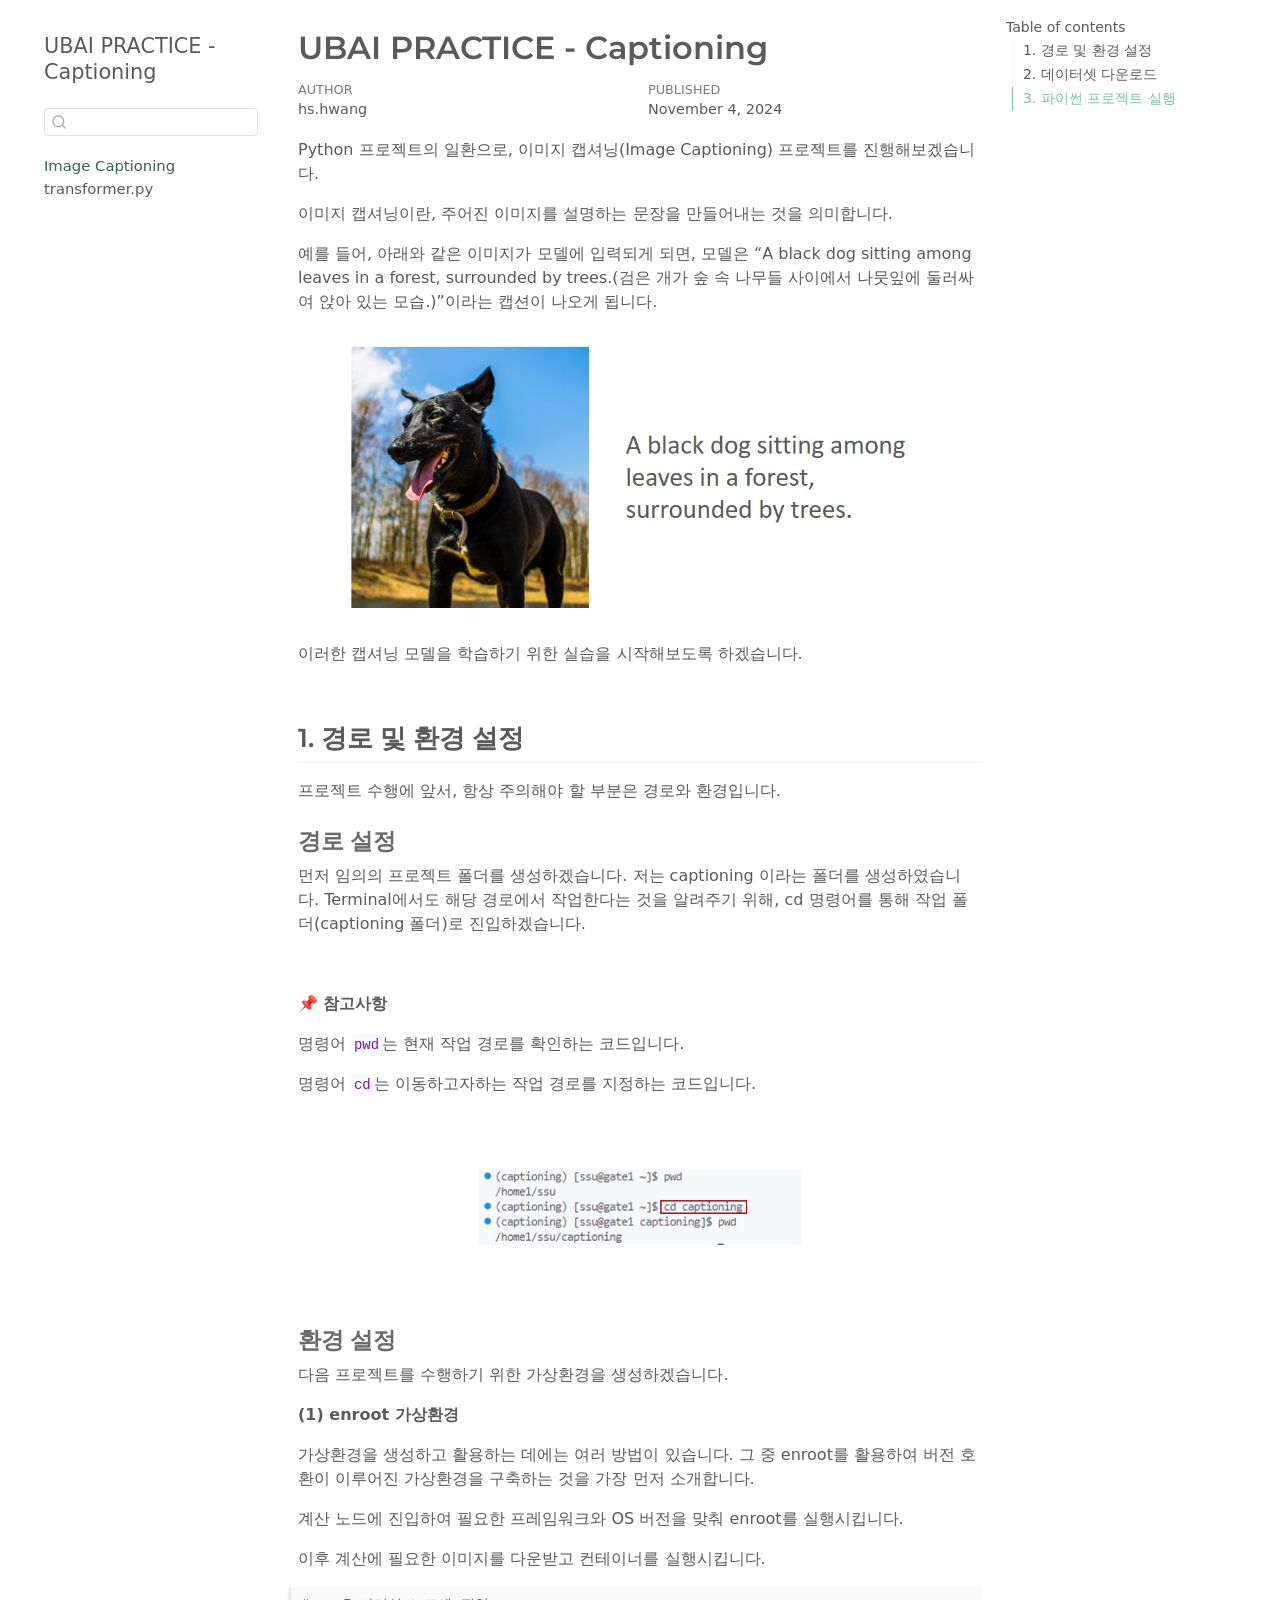
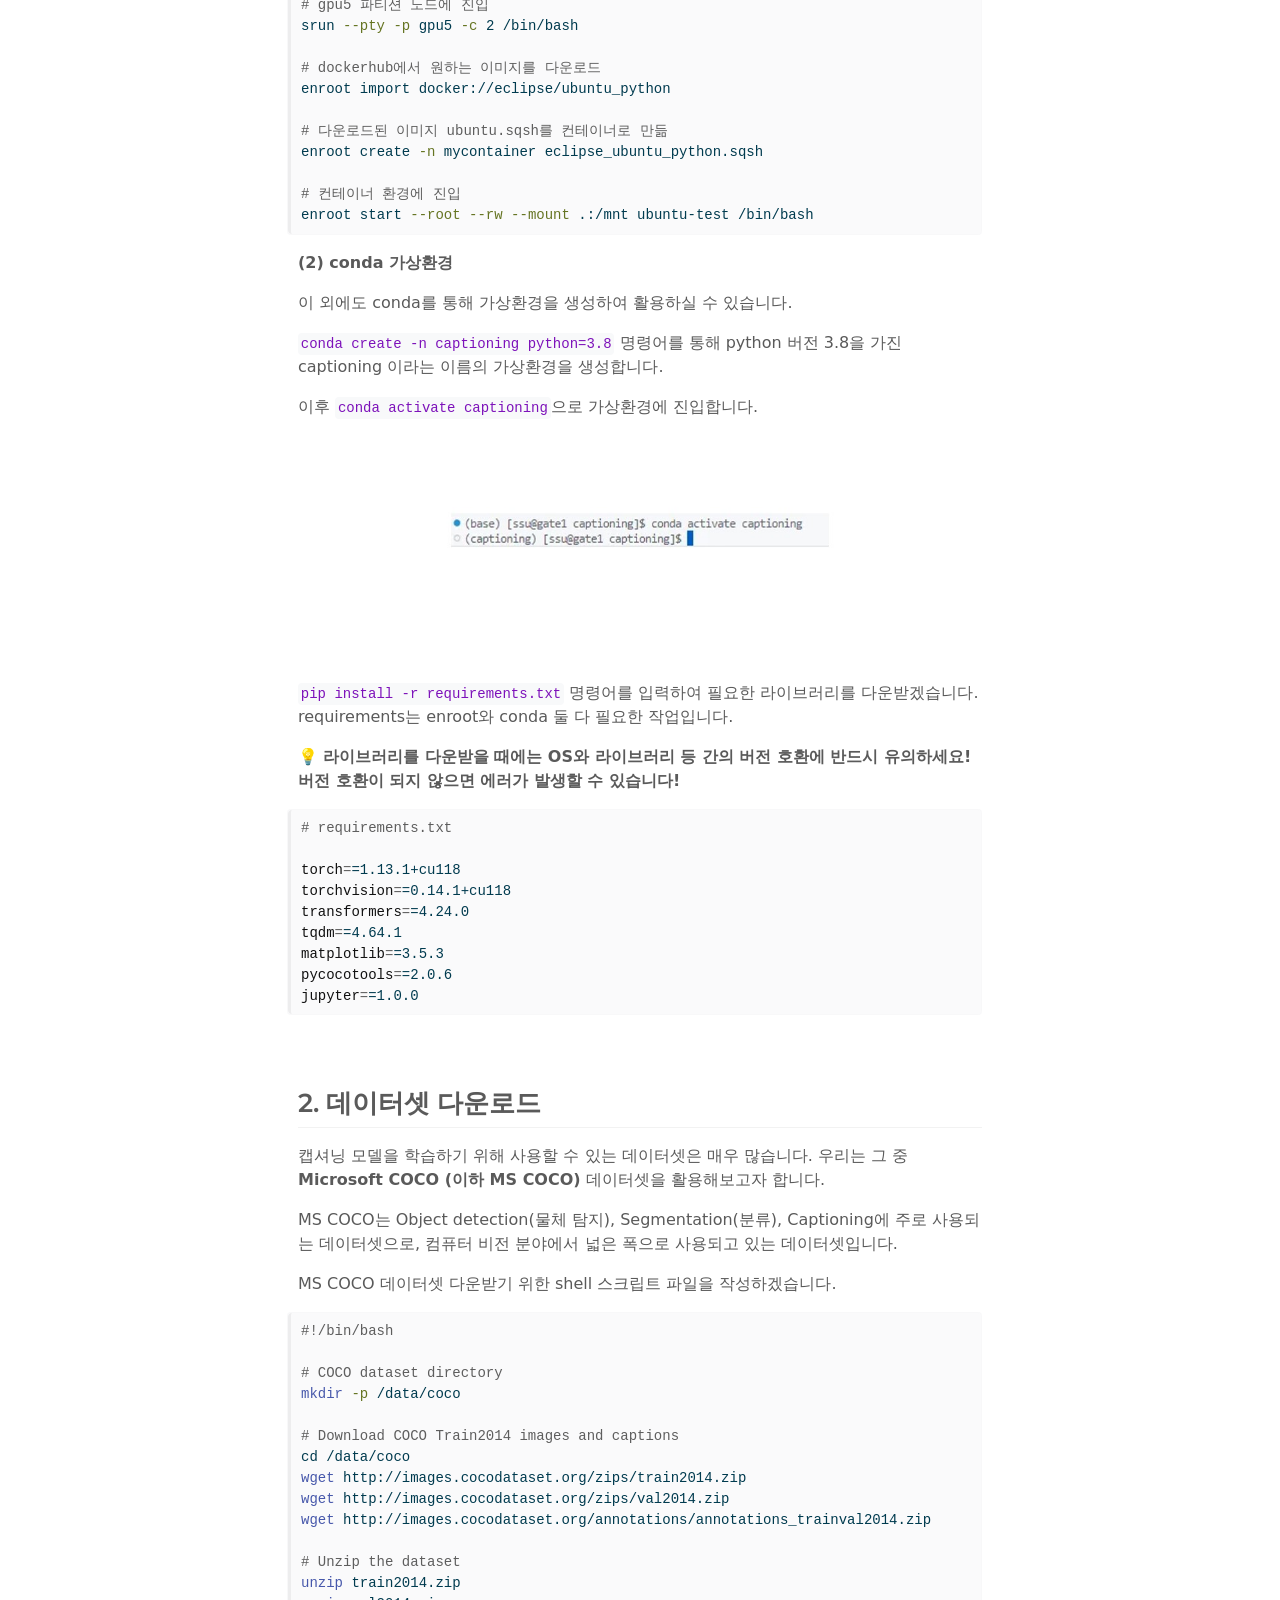
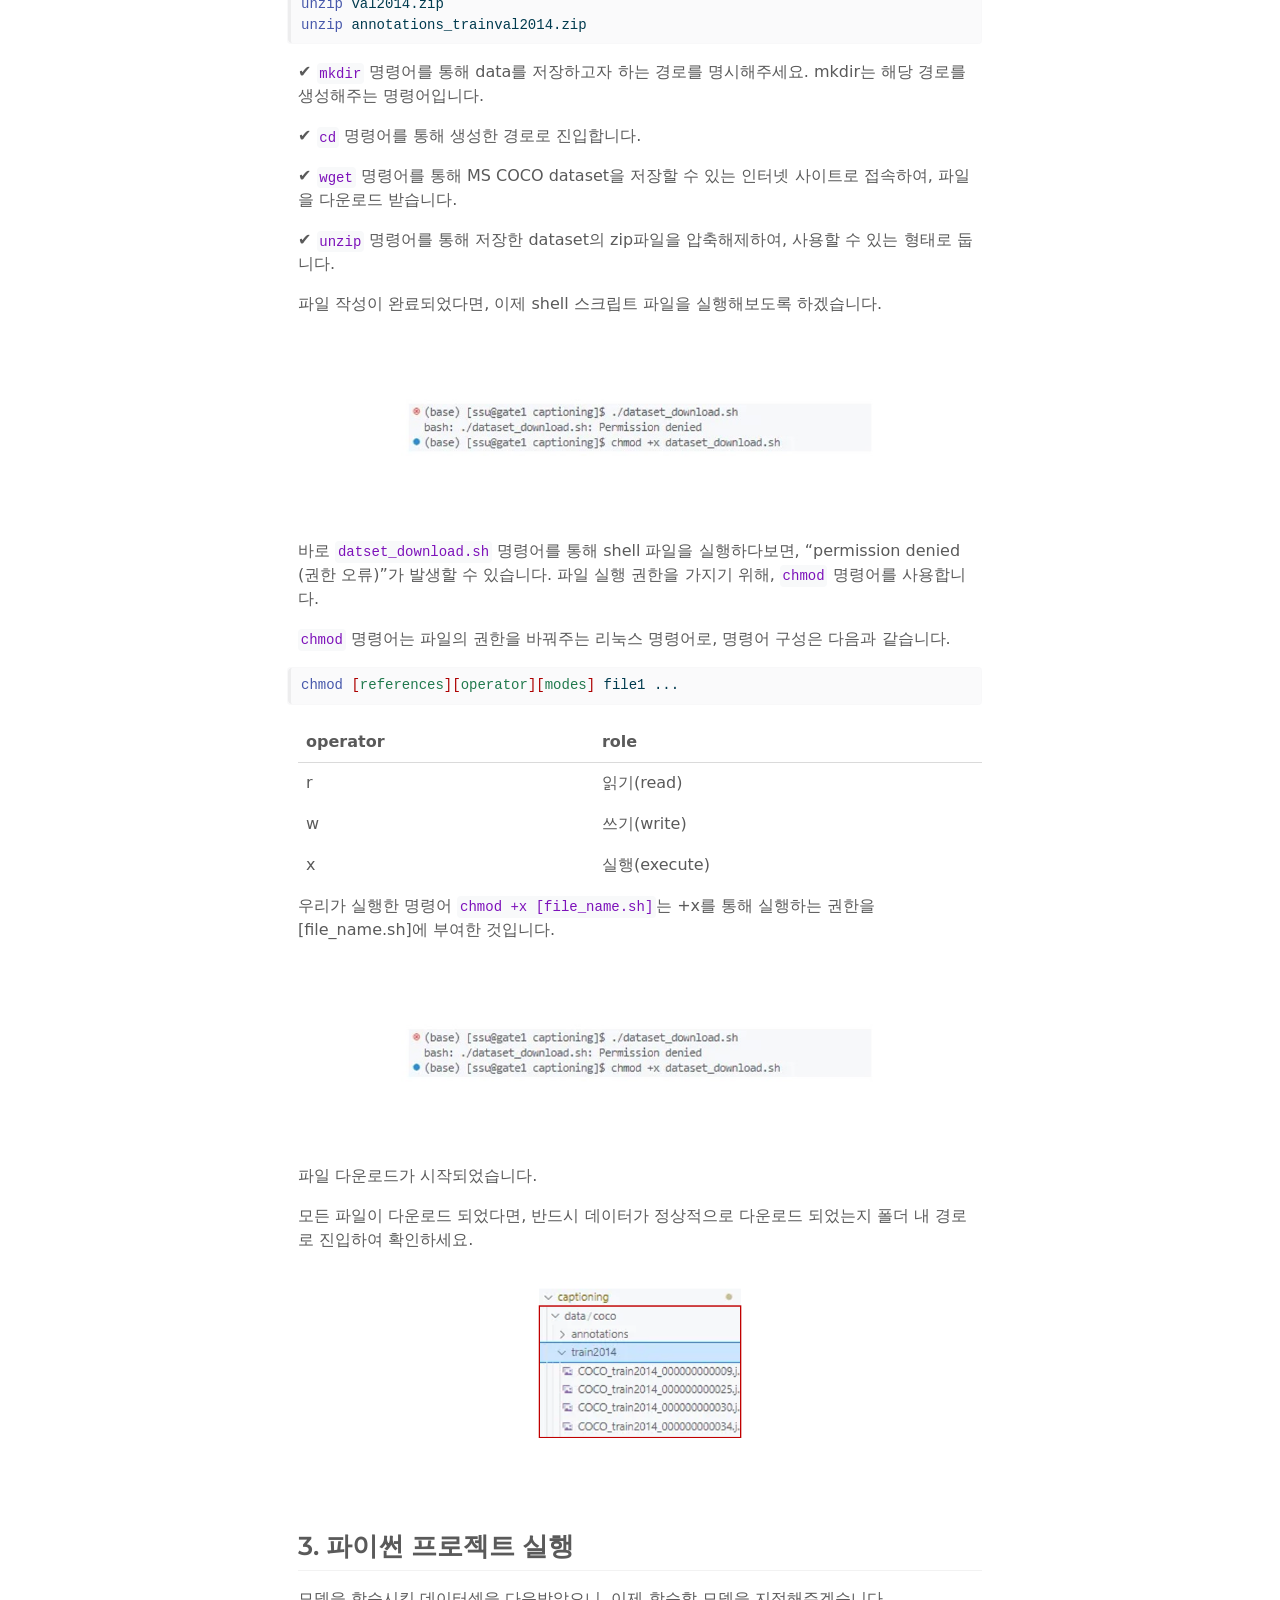
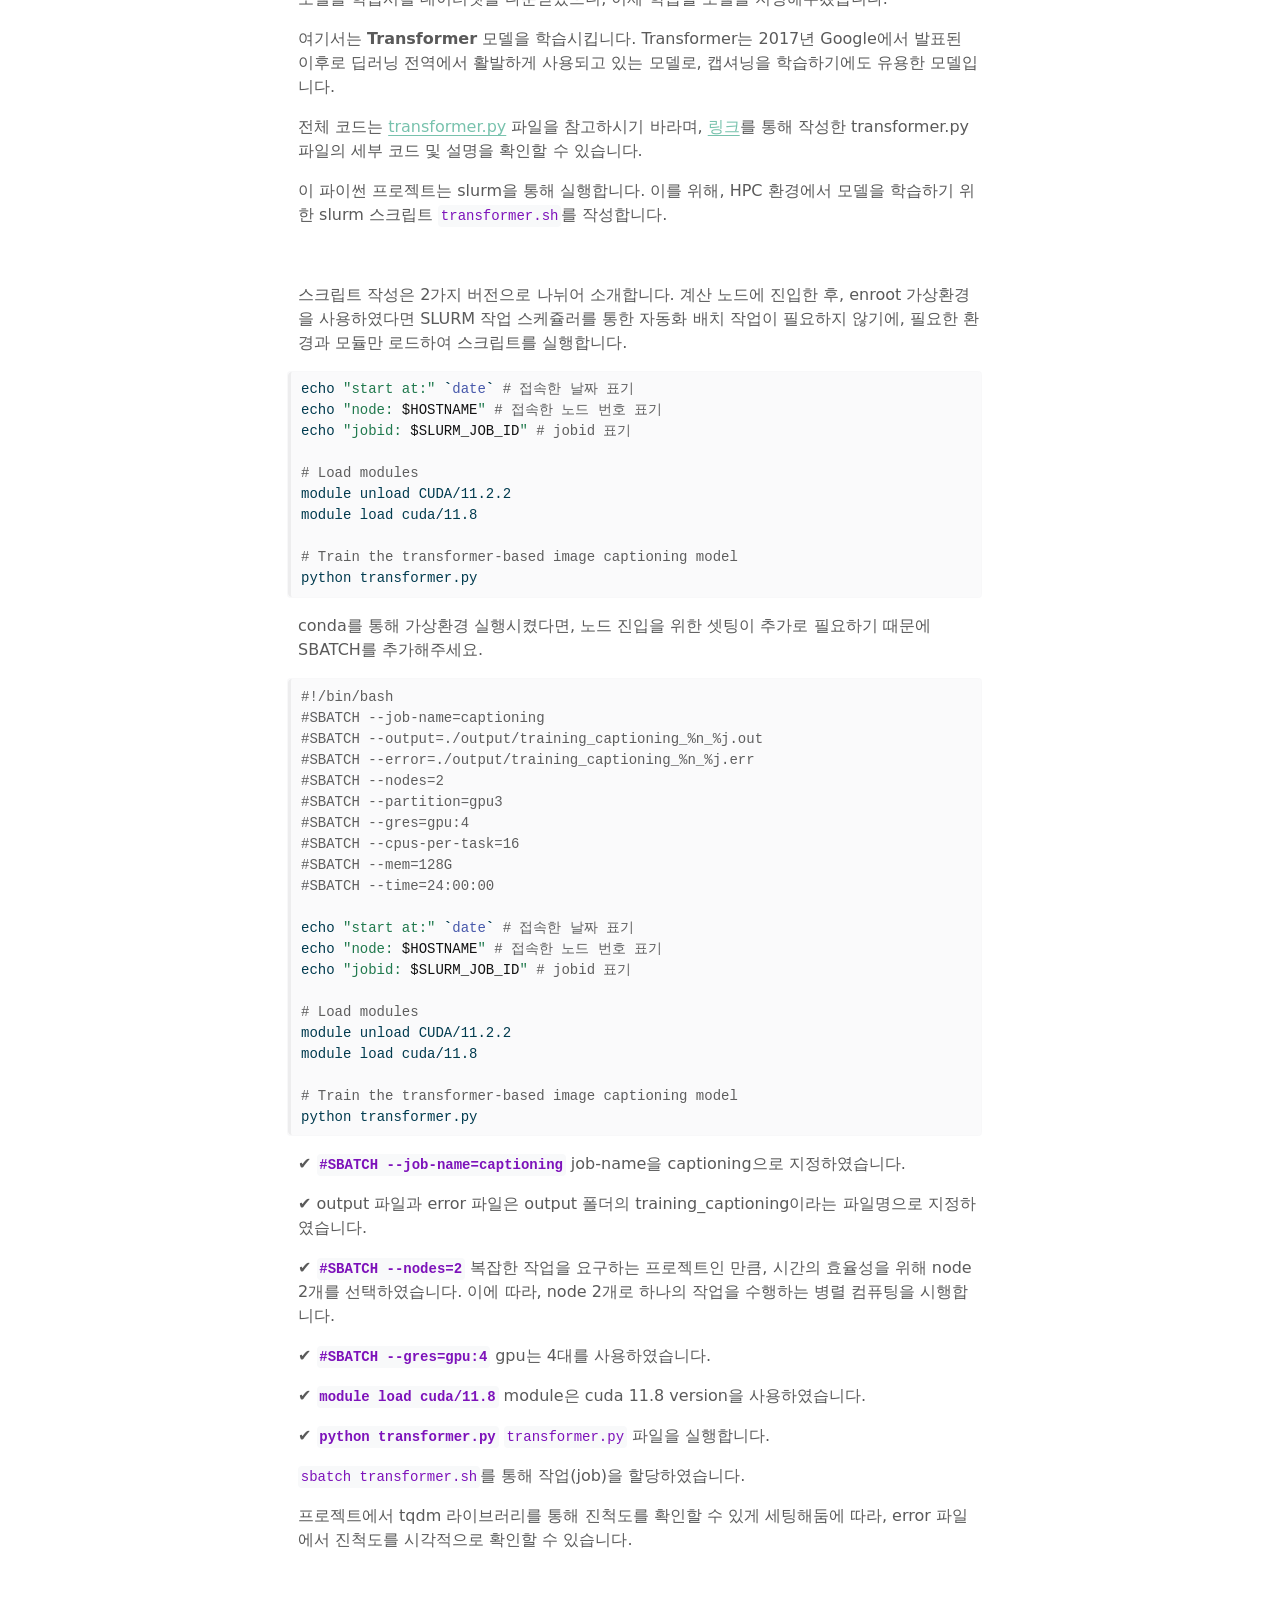
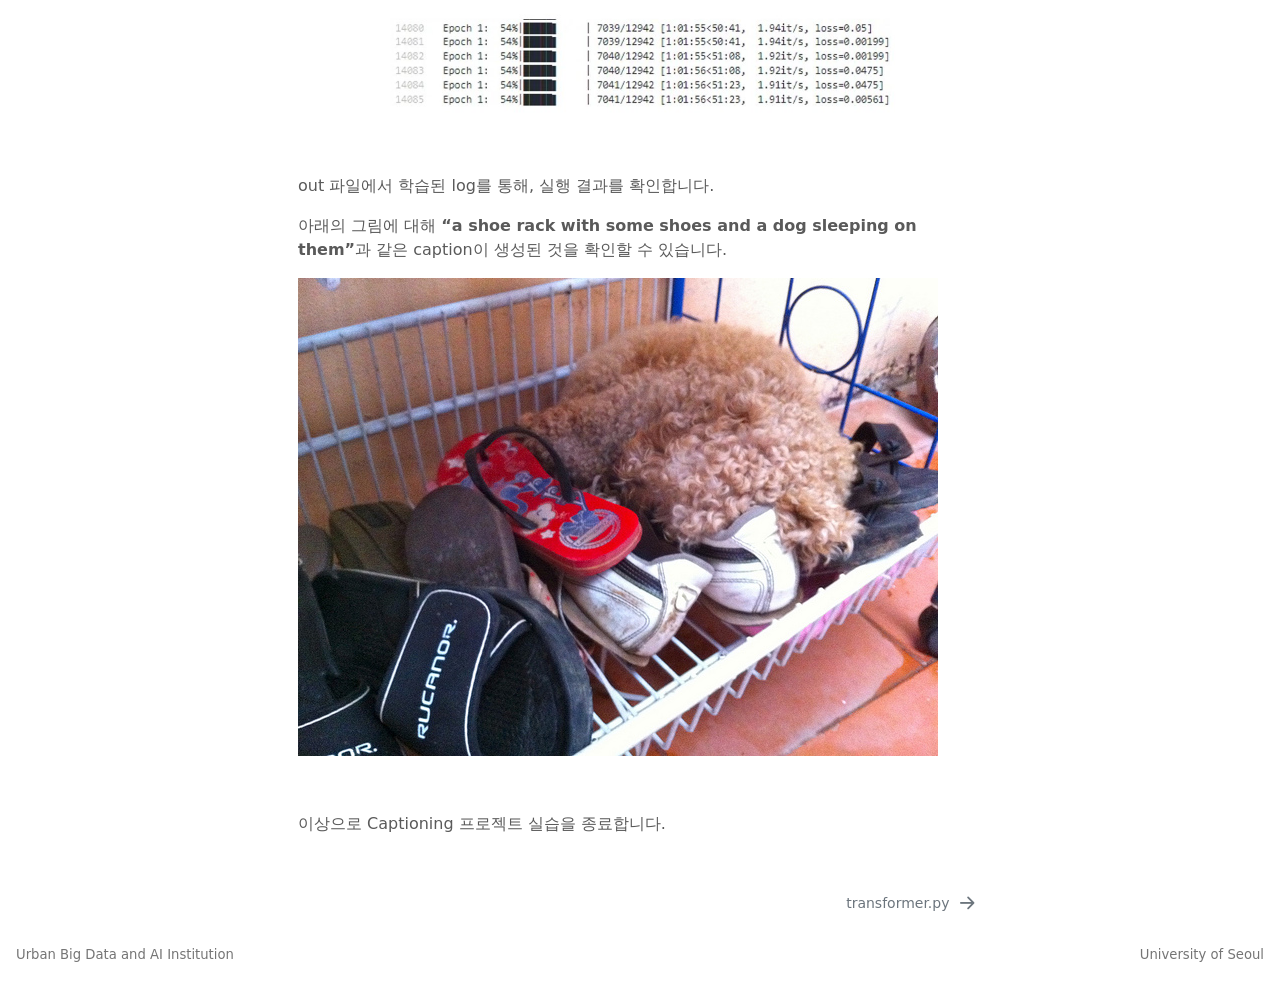
==== commit d6a6afaf: "241111_env_update" ====
--- a/index.html
+++ b/index.html
@@ -226,9 +226,7 @@
 <section id="환경-설정" class="level3 unnumbered">
 <h3 class="unnumbered anchored" data-anchor-id="환경-설정">환경 설정</h3>
 <p>다음 프로젝트를 수행하기 위한 가상환경을 생성하겠습니다.</p>
-<ol type="1">
-<li>enroot 가상환경</li>
-</ol>
+<p><strong>(1) enroot 가상환경</strong></p>
 <p>가상환경을 생성하고 활용하는 데에는 여러 방법이 있습니다. 그 중 enroot를 활용하여 버전 호환이 이루어진 가상환경을 구축하는 것을 가장 먼저 소개합니다.</p>
 <p>계산 노드에 진입하여 필요한 프레임워크와 OS 버전을 맞춰 enroot를 실행시킵니다.</p>
 <p>이후 계산에 필요한 이미지를 다운받고 컨테이너를 실행시킵니다.</p>
@@ -245,24 +243,24 @@
 <span id="cb1-10"><a href="#cb1-10" aria-hidden="true" tabindex="-1"></a><span class="co"># 컨테이너 환경에 진입</span></span>
 <span id="cb1-11"><a href="#cb1-11" aria-hidden="true" tabindex="-1"></a><span class="ex">enroot</span> start <span class="at">--root</span> <span class="at">--rw</span> <span class="at">--mount</span> .:/mnt ubuntu-test /bin/bash</span></code><button title="Copy to Clipboard" class="code-copy-button"><i class="bi"></i></button></pre></div>
 </div>
-<ol start="2" type="1">
-<li>conda 가상환경</li>
-</ol>
+<p><strong>(2) conda 가상환경</strong></p>
 <p>이 외에도 conda를 통해 가상환경을 생성하여 활용하실 수 있습니다.</p>
 <p><code>conda create -n captioning python=3.8</code> 명령어를 통해 python 버전 3.8을 가진 captioning 이라는 이름의 가상환경을 생성합니다.</p>
 <p>이후 <code>conda activate captioning</code>으로 가상환경에 진입합니다.</p>
 <p><img src="./jpg/env.jpg" class="img-fluid"></p>
 <p><br></p>
 <p><code>pip install -r requirements.txt</code> 명령어를 입력하여 필요한 라이브러리를 다운받겠습니다. requirements는 enroot와 conda 둘 다 필요한 작업입니다.</p>
-<p>💡 라이브러리를 다운받을 때에는 OS와 라이브러리 등 간의 버전 호환에 반드시 유의하세요! 버전 호환이 되지 않으면 에러가 발생할 수 있습니다!</p>
+<p>💡 <strong>라이브러리를 다운받을 때에는 OS와 라이브러리 등 간의 버전 호환에 반드시 유의하세요! 버전 호환이 되지 않으면 에러가 발생할 수 있습니다!</strong></p>
 <div class="cell">
 <div class="sourceCode cell-code" id="cb2"><pre class="sourceCode bash code-with-copy"><code class="sourceCode bash"><span id="cb2-1"><a href="#cb2-1" aria-hidden="true" tabindex="-1"></a><span class="co"># requirements.txt</span></span>
 <span id="cb2-2"><a href="#cb2-2" aria-hidden="true" tabindex="-1"></a></span>
 <span id="cb2-3"><a href="#cb2-3" aria-hidden="true" tabindex="-1"></a><span class="va">torch</span><span class="op">=</span>=1.13.1+cu118</span>
 <span id="cb2-4"><a href="#cb2-4" aria-hidden="true" tabindex="-1"></a><span class="va">torchvision</span><span class="op">=</span>=0.14.1+cu118</span>
 <span id="cb2-5"><a href="#cb2-5" aria-hidden="true" tabindex="-1"></a><span class="va">transformers</span><span class="op">=</span>=4.24.0</span>
-<span id="cb2-6"><a href="#cb2-6" aria-hidden="true" tabindex="-1"></a><span class="va">matplotlib</span><span class="op">=</span>=3.5.3</span>
-<span id="cb2-7"><a href="#cb2-7" aria-hidden="true" tabindex="-1"></a><span class="va">jupyter</span><span class="op">=</span>=1.0.0</span></code><button title="Copy to Clipboard" class="code-copy-button"><i class="bi"></i></button></pre></div>
+<span id="cb2-6"><a href="#cb2-6" aria-hidden="true" tabindex="-1"></a><span class="va">tqdm</span><span class="op">=</span>=4.64.1</span>
+<span id="cb2-7"><a href="#cb2-7" aria-hidden="true" tabindex="-1"></a><span class="va">matplotlib</span><span class="op">=</span>=3.5.3</span>
+<span id="cb2-8"><a href="#cb2-8" aria-hidden="true" tabindex="-1"></a><span class="va">pycocotools</span><span class="op">=</span>=2.0.6</span>
+<span id="cb2-9"><a href="#cb2-9" aria-hidden="true" tabindex="-1"></a><span class="va">jupyter</span><span class="op">=</span>=1.0.0</span></code><button title="Copy to Clipboard" class="code-copy-button"><i class="bi"></i></button></pre></div>
 </div>
 <p><br></p>
 </section>
@@ -343,10 +341,11 @@
 <span id="cb5-3"><a href="#cb5-3" aria-hidden="true" tabindex="-1"></a><span class="bu">echo</span> <span class="st">"jobid: </span><span class="va">$SLURM_JOB_ID</span><span class="st">"</span> <span class="co"># jobid 표기</span></span>
 <span id="cb5-4"><a href="#cb5-4" aria-hidden="true" tabindex="-1"></a></span>
 <span id="cb5-5"><a href="#cb5-5" aria-hidden="true" tabindex="-1"></a><span class="co"># Load modules</span></span>
-<span id="cb5-6"><a href="#cb5-6" aria-hidden="true" tabindex="-1"></a><span class="ex">module</span> load cuda/11.8</span>
-<span id="cb5-7"><a href="#cb5-7" aria-hidden="true" tabindex="-1"></a></span>
-<span id="cb5-8"><a href="#cb5-8" aria-hidden="true" tabindex="-1"></a><span class="co"># Train the transformer-based image captioning model</span></span>
-<span id="cb5-9"><a href="#cb5-9" aria-hidden="true" tabindex="-1"></a><span class="ex">python</span> transformer.py</span></code><button title="Copy to Clipboard" class="code-copy-button"><i class="bi"></i></button></pre></div>
+<span id="cb5-6"><a href="#cb5-6" aria-hidden="true" tabindex="-1"></a><span class="ex">module</span> unload CUDA/11.2.2 </span>
+<span id="cb5-7"><a href="#cb5-7" aria-hidden="true" tabindex="-1"></a><span class="ex">module</span> load cuda/11.8</span>
+<span id="cb5-8"><a href="#cb5-8" aria-hidden="true" tabindex="-1"></a></span>
+<span id="cb5-9"><a href="#cb5-9" aria-hidden="true" tabindex="-1"></a><span class="co"># Train the transformer-based image captioning model</span></span>
+<span id="cb5-10"><a href="#cb5-10" aria-hidden="true" tabindex="-1"></a><span class="ex">python</span> transformer.py</span></code><button title="Copy to Clipboard" class="code-copy-button"><i class="bi"></i></button></pre></div>
 </div>
 <p>conda를 통해 가상환경 실행시켰다면, 노드 진입을 위한 셋팅이 추가로 필요하기 때문에 SBATCH를 추가해주세요.</p>
 <div class="cell">
@@ -366,10 +365,11 @@
 <span id="cb6-14"><a href="#cb6-14" aria-hidden="true" tabindex="-1"></a><span class="bu">echo</span> <span class="st">"jobid: </span><span class="va">$SLURM_JOB_ID</span><span class="st">"</span> <span class="co"># jobid 표기</span></span>
 <span id="cb6-15"><a href="#cb6-15" aria-hidden="true" tabindex="-1"></a></span>
 <span id="cb6-16"><a href="#cb6-16" aria-hidden="true" tabindex="-1"></a><span class="co"># Load modules</span></span>
-<span id="cb6-17"><a href="#cb6-17" aria-hidden="true" tabindex="-1"></a><span class="ex">module</span> load cuda/11.8</span>
-<span id="cb6-18"><a href="#cb6-18" aria-hidden="true" tabindex="-1"></a></span>
-<span id="cb6-19"><a href="#cb6-19" aria-hidden="true" tabindex="-1"></a><span class="co"># Train the transformer-based image captioning model</span></span>
-<span id="cb6-20"><a href="#cb6-20" aria-hidden="true" tabindex="-1"></a><span class="ex">python</span> transformer.py</span></code><button title="Copy to Clipboard" class="code-copy-button"><i class="bi"></i></button></pre></div>
+<span id="cb6-17"><a href="#cb6-17" aria-hidden="true" tabindex="-1"></a><span class="ex">module</span> unload CUDA/11.2.2 </span>
+<span id="cb6-18"><a href="#cb6-18" aria-hidden="true" tabindex="-1"></a><span class="ex">module</span> load cuda/11.8</span>
+<span id="cb6-19"><a href="#cb6-19" aria-hidden="true" tabindex="-1"></a></span>
+<span id="cb6-20"><a href="#cb6-20" aria-hidden="true" tabindex="-1"></a><span class="co"># Train the transformer-based image captioning model</span></span>
+<span id="cb6-21"><a href="#cb6-21" aria-hidden="true" tabindex="-1"></a><span class="ex">python</span> transformer.py</span></code><button title="Copy to Clipboard" class="code-copy-button"><i class="bi"></i></button></pre></div>
 </div>
 <p>✔ <strong><code>#SBATCH --job-name=captioning</code></strong> job-name을 captioning으로 지정하였습니다.</p>
 <p>✔ output 파일과 error 파일은 output 폴더의 training_captioning이라는 파일명으로 지정하였습니다.</p>
@@ -381,7 +381,7 @@
 <p>프로젝트에서 tqdm 라이브러리를 통해 진척도를 확인할 수 있게 세팅해둠에 따라, error 파일에서 진척도를 시각적으로 확인할 수 있습니다.</p>
 <p><img src="./jpg/epoch.jpg" class="img-fluid"></p>
 <p>out 파일에서 학습된 log를 통해, 실행 결과를 확인합니다.</p>
-<p>아래의 그림에 대해 “a shoe rack with some shoes and a dog sleeping on them”과 같은 caption이 생성된 것을 확인할 수 있습니다.</p>
+<p>아래의 그림에 대해 <strong>“a shoe rack with some shoes and a dog sleeping on them”</strong>과 같은 caption이 생성된 것을 확인할 수 있습니다.</p>
 <p><img src="./jpg/COCO_val2014_000000000042.jpg" class="img-fluid"></p>
 <p><br></p>
 <p>이상으로 Captioning 프로젝트 실습을 종료합니다.</p>
